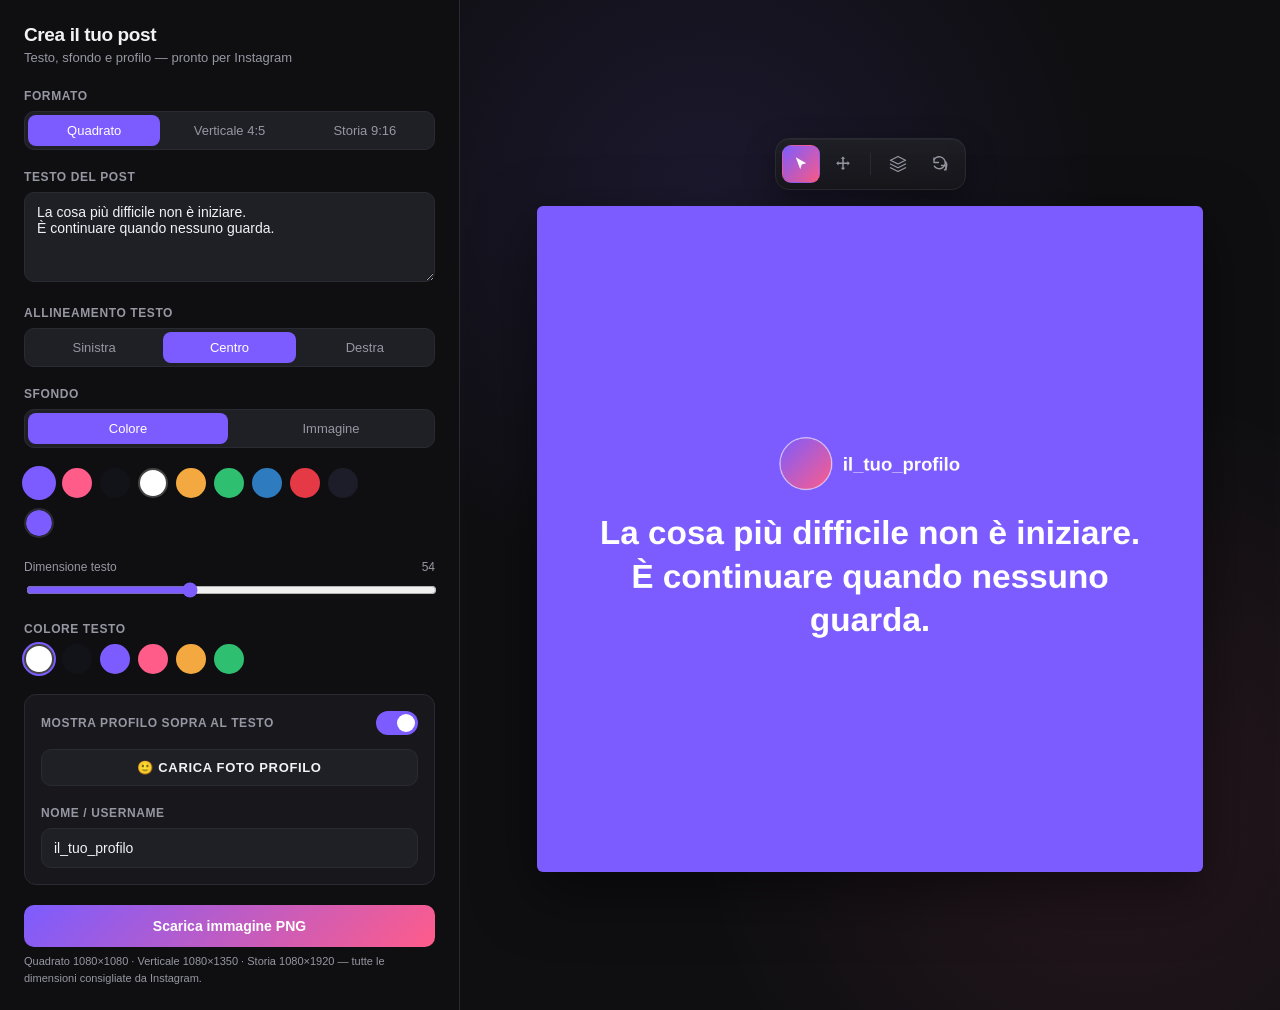
==== InSt-Creatore Post Instagram.html @ 761498e5 "First Program version using Claude I tried different way to make it (different prompt and AI Tools)," ====
<!DOCTYPE html>
<html lang="it">
<head>
<meta charset="UTF-8">
<meta name="viewport" content="width=device-width, initial-scale=1, viewport-fit=cover">
<title>Post Creator</title>
<style>
  :root {
    --bg: #0f0f12;
    --panel: #17171c;
    --panel-2: #1f1f26;
    --border: #2a2a33;
    --text: #f2f2f5;
    --muted: #9797a3;
    --accent: #7c5cff;
    --accent-2: #ff5c8a;
    --radius: 14px;
  }
  * { box-sizing: border-box; }
  html, body {
    height: 100%;
    margin: 0;
    background: var(--bg);
    color: var(--text);
    font-family: -apple-system, BlinkMacSystemFont, "Segoe UI", Roboto, Helvetica, Arial, sans-serif;
    padding-top: env(safe-area-inset-top, 0px);
    padding-bottom: env(safe-area-inset-bottom, 0px);
  }
  .app {
    display: flex;
    min-height: 100%;
    flex-wrap: wrap;
  }
  .panel {
    flex: 1 1 380px;
    padding: 24px;
    max-width: 460px;
    border-right: 1px solid var(--border);
    overflow-y: auto;
  }
  .stage {
    flex: 2 1 500px;
    display: flex;
    align-items: center;
    justify-content: center;
    padding: 32px;
    background:
      radial-gradient(circle at 30% 20%, rgba(124,92,255,0.12), transparent 40%),
      radial-gradient(circle at 80% 80%, rgba(255,92,138,0.10), transparent 40%),
      var(--bg);
  }
  h1 {
    font-size: 19px;
    margin: 0 0 4px;
    letter-spacing: -0.02em;
  }
  .subtitle {
    color: var(--muted);
    font-size: 13px;
    margin: 0 0 24px;
  }
  .field {
    margin-bottom: 20px;
  }
  label {
    display: block;
    font-size: 12px;
    font-weight: 600;
    text-transform: uppercase;
    letter-spacing: 0.05em;
    color: var(--muted);
    margin-bottom: 8px;
  }
  textarea, input[type="text"] {
    width: 100%;
    background: var(--panel-2);
    border: 1px solid var(--border);
    border-radius: 10px;
    color: var(--text);
    padding: 11px 12px;
    font-size: 14px;
    font-family: inherit;
    resize: vertical;
    outline: none;
  }
  textarea:focus, input[type="text"]:focus {
    border-color: var(--accent);
  }
  textarea { min-height: 90px; }
  .row {
    display: flex;
    gap: 10px;
  }
  .row > * { flex: 1; }
  .seg {
    display: flex;
    background: var(--panel-2);
    border: 1px solid var(--border);
    border-radius: 10px;
    padding: 3px;
    gap: 3px;
  }
  .seg button {
    flex: 1;
    background: transparent;
    border: none;
    color: var(--muted);
    padding: 8px 6px;
    border-radius: 8px;
    font-size: 13px;
    cursor: pointer;
    font-family: inherit;
  }
  .seg button.active {
    background: var(--accent);
    color: white;
  }
  .swatches {
    display: flex;
    flex-wrap: wrap;
    gap: 8px;
    margin-bottom: 10px;
  }
  .swatch {
    width: 30px;
    height: 30px;
    border-radius: 50%;
    cursor: pointer;
    border: 2px solid transparent;
    flex-shrink: 0;
  }
  .swatch.active {
    border-color: white;
    box-shadow: 0 0 0 2px var(--accent);
  }
  .swatch.rainbow {
    background: conic-gradient(from 0deg, red, yellow, lime, cyan, blue, magenta, red);
  }
  input[type="color"] {
    -webkit-appearance: none;
    width: 30px;
    height: 30px;
    border: 2px solid var(--border);
    border-radius: 50%;
    padding: 0;
    background: none;
    cursor: pointer;
  }
  input[type="color"]::-webkit-color-swatch-wrapper { padding: 0; border-radius: 50%; }
  input[type="color"]::-webkit-color-swatch { border: none; border-radius: 50%; }

  .file-btn {
    display: inline-flex;
    align-items: center;
    gap: 8px;
    background: var(--panel-2);
    border: 1px solid var(--border);
    border-radius: 10px;
    padding: 10px 14px;
    font-size: 13px;
    cursor: pointer;
    color: var(--text);
    width: 100%;
    justify-content: center;
  }
  .file-btn:hover { border-color: var(--accent); }
  input[type="file"] { display: none; }

  .toggle-row {
    display: flex;
    align-items: center;
    justify-content: space-between;
    margin-bottom: 14px;
  }
  .switch {
    position: relative;
    width: 42px;
    height: 24px;
    flex-shrink: 0;
  }
  .switch input { display: none; }
  .slider-tog {
    position: absolute;
    inset: 0;
    background: var(--border);
    border-radius: 999px;
    cursor: pointer;
    transition: 0.2s;
  }
  .slider-tog::before {
    content: "";
    position: absolute;
    width: 18px;
    height: 18px;
    left: 3px;
    top: 3px;
    background: white;
    border-radius: 50%;
    transition: 0.2s;
  }
  .switch input:checked + .slider-tog {
    background: var(--accent);
  }
  .switch input:checked + .slider-tog::before {
    transform: translateX(18px);
  }

  input[type="range"] {
    width: 100%;
    accent-color: var(--accent);
  }
  .range-label {
    display: flex;
    justify-content: space-between;
    font-size: 12px;
    color: var(--muted);
    margin-bottom: 6px;
  }

  .profile-block {
    background: var(--panel);
    border: 1px solid var(--border);
    border-radius: 12px;
    padding: 16px;
    margin-bottom: 20px;
  }

  .canvas-wrap {
    position: relative;
    box-shadow: 0 20px 60px rgba(0,0,0,0.5);
    border-radius: 6px;
    overflow: hidden;
    max-width: 100%;
  }
  canvas {
    display: block;
    max-width: 100%;
    max-height: 74vh;
    height: auto;
    width: auto;
  }

  .stage-inner {
    display: flex;
    flex-direction: column;
    align-items: center;
    position: relative;
    max-width: 100%;
  }

  .toolbar {
    display: flex;
    align-items: center;
    gap: 4px;
    background: linear-gradient(180deg, rgba(31,31,38,0.95), rgba(23,23,28,0.95));
    border: 1px solid var(--border);
    border-radius: 14px;
    padding: 6px;
    margin-bottom: 16px;
    box-shadow: 0 10px 30px rgba(0,0,0,0.35), inset 0 1px 0 rgba(255,255,255,0.04);
    backdrop-filter: blur(6px);
  }
  .tool-btn {
    position: relative;
    width: 38px;
    height: 38px;
    border-radius: 9px;
    border: 1px solid transparent;
    background: transparent;
    color: var(--muted);
    display: flex;
    align-items: center;
    justify-content: center;
    cursor: pointer;
    transition: background 0.15s, color 0.15s, transform 0.1s;
  }
  .tool-btn:hover {
    background: rgba(255,255,255,0.06);
    color: var(--text);
  }
  .tool-btn:active { transform: scale(0.94); }
  .tool-btn.active {
    background: linear-gradient(135deg, var(--accent), var(--accent-2));
    color: white;
  }
  .tool-sep {
    width: 1px;
    height: 22px;
    background: var(--border);
    margin: 0 4px;
  }
  .tool-btn[data-tooltip]::after {
    content: attr(data-tooltip);
    position: absolute;
    top: calc(100% + 8px);
    left: 50%;
    transform: translateX(-50%);
    background: #0a0a0d;
    color: var(--text);
    font-size: 11px;
    padding: 5px 9px;
    border-radius: 6px;
    white-space: nowrap;
    opacity: 0;
    pointer-events: none;
    transition: opacity 0.15s;
    border: 1px solid var(--border);
    z-index: 20;
  }
  .tool-btn:hover[data-tooltip]::after {
    opacity: 1;
  }

  .layers-panel {
    position: absolute;
    top: 62px;
    right: -4px;
    transform: translateX(calc(100% + 16px));
    width: 240px;
    background: linear-gradient(180deg, rgba(31,31,38,0.97), rgba(23,23,28,0.97));
    border: 1px solid var(--border);
    border-radius: 14px;
    padding: 14px;
    box-shadow: 0 20px 50px rgba(0,0,0,0.45);
    backdrop-filter: blur(8px);
    display: none;
    z-index: 30;
  }
  .layers-panel.open { display: block; }
  .layers-title {
    font-size: 12px;
    font-weight: 700;
    text-transform: uppercase;
    letter-spacing: 0.06em;
    color: var(--muted);
    margin-bottom: 10px;
  }
  .layer-row {
    display: flex;
    align-items: center;
    gap: 8px;
    background: var(--panel-2);
    border: 1px solid var(--border);
    border-radius: 9px;
    padding: 8px 9px;
    margin-bottom: 6px;
  }
  .layer-row.locked { opacity: 0.55; }
  .layer-icon {
    width: 20px;
    text-align: center;
    font-size: 13px;
    flex-shrink: 0;
  }
  .layer-name {
    flex: 1;
    font-size: 13px;
    font-weight: 500;
  }
  .layer-actions {
    display: flex;
    gap: 2px;
    flex-shrink: 0;
  }
  .layer-btn {
    width: 24px;
    height: 24px;
    border-radius: 6px;
    border: none;
    background: transparent;
    color: var(--muted);
    cursor: pointer;
    font-size: 12px;
    display: flex;
    align-items: center;
    justify-content: center;
  }
  .layer-btn:hover:not(:disabled) {
    background: rgba(255,255,255,0.08);
    color: var(--text);
  }
  .layer-btn:disabled {
    opacity: 0.25;
    cursor: default;
  }
  .layers-hint {
    font-size: 11px;
    color: var(--muted);
    line-height: 1.5;
    margin-top: 4px;
  }

  @media (max-width: 760px) {
    .layers-panel {
      position: fixed;
      top: auto;
      bottom: 16px;
      left: 50%;
      right: auto;
      transform: translateX(-50%);
      width: min(92vw, 320px);
    }
  }

  .download-bar {
    margin-top: 20px;
    display: flex;
    gap: 10px;
  }
  .btn-primary {
    flex: 1;
    background: linear-gradient(135deg, var(--accent), var(--accent-2));
    border: none;
    color: white;
    padding: 13px;
    border-radius: 10px;
    font-size: 14px;
    font-weight: 600;
    cursor: pointer;
    font-family: inherit;
  }
  .btn-primary:active { transform: scale(0.98); }

  .hint {
    font-size: 11px;
    color: var(--muted);
    margin-top: 6px;
    line-height: 1.5;
  }

  ::-webkit-scrollbar { width: 8px; }
  ::-webkit-scrollbar-thumb { background: var(--border); border-radius: 4px; }

  @media (max-width: 760px) {
    .panel { max-width: 100%; border-right: none; border-bottom: 1px solid var(--border); }
    .app { flex-direction: column; }
    canvas { max-height: 60vh; }
  }
</style>
</head>
<body>
<div class="app">
  <div class="panel">
    <h1>Crea il tuo post</h1>
    <p class="subtitle">Testo, sfondo e profilo — pronto per Instagram</p>

    <div class="field">
      <label>Formato</label>
      <div class="seg" id="formatSeg">
        <button data-fmt="square" class="active">Quadrato</button>
        <button data-fmt="portrait">Verticale 4:5</button>
        <button data-fmt="story">Storia 9:16</button>
      </div>
    </div>

    <div class="field">
      <label>Testo del post</label>
      <textarea id="mainText" placeholder="Scrivi qui il testo da mostrare...">La cosa più difficile non è iniziare.
È continuare quando nessuno guarda.</textarea>
    </div>

    <div class="field">
      <label>Allineamento testo</label>
      <div class="seg" id="alignSeg">
        <button data-align="left">Sinistra</button>
        <button data-align="center" class="active">Centro</button>
        <button data-align="right">Destra</button>
      </div>
    </div>

    <div class="field">
      <label>Sfondo</label>
      <div class="seg" id="bgModeSeg">
        <button data-mode="color" class="active">Colore</button>
        <button data-mode="image">Immagine</button>
      </div>
    </div>

    <div class="field" id="bgColorField">
      <div class="swatches" id="colorSwatches"></div>
      <input type="color" id="customColor" value="#7c5cff">
    </div>

    <div class="field" id="bgImageField" style="display:none;">
      <label class="file-btn" for="bgImageInput">📷 Carica immagine di sfondo</label>
      <input type="file" id="bgImageInput" accept="image/*">
      <div class="hint">L'immagine verrà ritagliata per riempire il formato scelto.</div>
    </div>

    <div class="field">
      <div class="range-label"><span>Dimensione testo</span><span id="fontSizeVal">54</span></div>
      <input type="range" id="fontSize" min="24" max="100" value="54">
    </div>

    <div class="field">
      <label>Colore testo</label>
      <div class="swatches" id="textColorSwatches"></div>
    </div>

    <div class="profile-block">
      <div class="toggle-row">
        <label style="margin:0;">Mostra profilo sopra al testo</label>
        <div class="switch">
          <input type="checkbox" id="profileToggle" checked>
          <div class="slider-tog"></div>
        </div>
      </div>
      <div id="profileFields">
        <div class="field" style="margin-bottom:12px;">
          <label class="file-btn" for="avatarInput">🙂 Carica foto profilo</label>
          <input type="file" id="avatarInput" accept="image/*">
        </div>
        <div class="field" style="margin-bottom:0;">
          <label>Nome / username</label>
          <input type="text" id="profileName" value="il_tuo_profilo" placeholder="@username">
        </div>
      </div>
    </div>

    <div class="download-bar">
      <button class="btn-primary" id="downloadBtn">Scarica immagine PNG</button>
    </div>
    <div class="hint">Quadrato 1080×1080 · Verticale 1080×1350 · Storia 1080×1920 — tutte le dimensioni consigliate da Instagram.</div>
  </div>

  <div class="stage">
    <div class="stage-inner">
      <div class="toolbar">
        <button class="tool-btn active" id="toolSelect" data-tooltip="Seleziona / naviga">
          <svg viewBox="0 0 24 24" width="18" height="18"><path d="M5 3l14 8-6 1.5L11 19z" fill="currentColor"/></svg>
        </button>
        <button class="tool-btn" id="toolMove" data-tooltip="Sposta gli elementi">
          <svg viewBox="0 0 24 24" width="18" height="18"><path d="M12 2l3 3h-2v5h5V8l3 3-3 3v-2h-5v5h2l-3 3-3-3h2v-5H6v2l-3-3 3-3v2h5V5H9z" fill="currentColor"/></svg>
        </button>
        <div class="tool-sep"></div>
        <button class="tool-btn" id="toolLayers" data-tooltip="Livelli">
          <svg viewBox="0 0 24 24" width="18" height="18"><path d="M12 2 2 7l10 5 10-5zM2 12l10 5 10-5M2 17l10 5 10-5" fill="none" stroke="currentColor" stroke-width="1.8" stroke-linejoin="round" stroke-linecap="round"/></svg>
        </button>
        <button class="tool-btn" id="toolReset" data-tooltip="Ripristina posizioni">
          <svg viewBox="0 0 24 24" width="18" height="18"><path d="M4 4v6h6M20 20v-6h-6" stroke="currentColor" stroke-width="1.8" fill="none" stroke-linecap="round" stroke-linejoin="round"/><path d="M4.5 15a8 8 0 1 0 2-11.3L4 6M19.5 9a8 8 0 0 1-2 11.3L20 18" stroke="currentColor" stroke-width="1.8" fill="none" stroke-linecap="round"/></svg>
        </button>
      </div>

      <div class="layers-panel" id="layersPanel">
        <div class="layers-title">Livelli</div>
        <div id="layersList"></div>
        <div class="layers-hint">Trascina l'ordine per decidere cosa sta sopra o sotto.</div>
      </div>

      <div class="canvas-wrap">
        <canvas id="canvas" width="1080" height="1080"></canvas>
      </div>
    </div>
  </div>
</div>

<script>
const canvas = document.getElementById('canvas');
const ctx = canvas.getContext('2d');

const FORMATS = {
  square: { w: 1080, h: 1080 },
  portrait: { w: 1080, h: 1350 },
  story: { w: 1080, h: 1920 }
};

const state = {
  format: 'square',
  text: document.getElementById('mainText').value,
  align: 'center',
  bgMode: 'color',
  bgColor: '#7c5cff',
  bgImage: null,
  fontSize: 54,
  textColor: '#ffffff',
  showProfile: true,
  avatarImage: null,
  profileName: 'il_tuo_profilo',
  dragMode: false,
  textOffset: { x: 0, y: 0 },
  profileOffset: { x: 0, y: 0 },
  textVisible: true,
  layerOrder: ['text', 'profile']
};

let textBBox = null;
let profileBBox = null;
let dragTarget = null;
let dragStart = null;
let dragStartOffset = null;

const colorPalette = [
  '#7c5cff', '#ff5c8a', '#111318', '#ffffff', '#f4a940',
  '#2fbf71', '#2f7bbf', '#e63946', '#1d1d29'
];
const textColorPalette = ['#ffffff', '#111318', '#7c5cff', '#ff5c8a', '#f4a940', '#2fbf71'];

function buildSwatches(container, palette, activeVal, onPick) {
  container.innerHTML = '';
  palette.forEach(c => {
    const el = document.createElement('div');
    el.className = 'swatch' + (c === activeVal ? ' active' : '');
    el.style.background = c;
    el.style.border = c === '#ffffff' ? '2px solid #444' : '2px solid transparent';
    el.addEventListener('click', () => {
      onPick(c);
      [...container.children].forEach(ch => ch.classList.remove('active'));
      el.classList.add('active');
    });
    container.appendChild(el);
  });
}

buildSwatches(document.getElementById('colorSwatches'), colorPalette, state.bgColor, c => {
  state.bgColor = c;
  document.getElementById('customColor').value = c;
  render();
});
buildSwatches(document.getElementById('textColorSwatches'), textColorPalette, state.textColor, c => {
  state.textColor = c;
  render();
});

document.getElementById('customColor').addEventListener('input', e => {
  state.bgColor = e.target.value;
  [...document.getElementById('colorSwatches').children].forEach(ch => ch.classList.remove('active'));
  render();
});

document.getElementById('formatSeg').addEventListener('click', e => {
  const btn = e.target.closest('button');
  if (!btn) return;
  [...e.currentTarget.children].forEach(b => b.classList.remove('active'));
  btn.classList.add('active');
  state.format = btn.dataset.fmt;
  render();
});

document.getElementById('alignSeg').addEventListener('click', e => {
  const btn = e.target.closest('button');
  if (!btn) return;
  [...e.currentTarget.children].forEach(b => b.classList.remove('active'));
  btn.classList.add('active');
  state.align = btn.dataset.align;
  render();
});

document.getElementById('bgModeSeg').addEventListener('click', e => {
  const btn = e.target.closest('button');
  if (!btn) return;
  [...e.currentTarget.children].forEach(b => b.classList.remove('active'));
  btn.classList.add('active');
  state.bgMode = btn.dataset.mode;
  document.getElementById('bgColorField').style.display = state.bgMode === 'color' ? 'block' : 'none';
  document.getElementById('bgImageField').style.display = state.bgMode === 'image' ? 'block' : 'none';
  render();
});

document.getElementById('mainText').addEventListener('input', e => {
  state.text = e.target.value;
  render();
});

document.getElementById('fontSize').addEventListener('input', e => {
  state.fontSize = parseInt(e.target.value, 10);
  document.getElementById('fontSizeVal').textContent = state.fontSize;
  render();
});

document.getElementById('profileToggle').addEventListener('change', e => {
  state.showProfile = e.target.checked;
  document.getElementById('profileFields').style.opacity = state.showProfile ? '1' : '0.4';
  if (typeof renderLayersList === 'function' && layersPanelIsOpen()) renderLayersList();
  render();
});

function layersPanelIsOpen() {
  const el = document.getElementById('layersPanel');
  return el && el.classList.contains('open');
}

document.getElementById('profileName').addEventListener('input', e => {
  state.profileName = e.target.value;
  render();
});

function loadImageFile(input, cb) {
  input.addEventListener('change', () => {
    const file = input.files[0];
    if (!file) return;
    const reader = new FileReader();
    reader.onload = ev => {
      const img = new Image();
      img.onload = () => { cb(img); render(); };
      img.src = ev.target.result;
    };
    reader.readAsDataURL(file);
  });
}

loadImageFile(document.getElementById('bgImageInput'), img => { state.bgImage = img; });
loadImageFile(document.getElementById('avatarInput'), img => { state.avatarImage = img; });

function drawCoverImage(img, x, y, w, h) {
  const imgRatio = img.width / img.height;
  const boxRatio = w / h;
  let sx, sy, sw, sh;
  if (imgRatio > boxRatio) {
    sh = img.height;
    sw = sh * boxRatio;
    sx = (img.width - sw) / 2;
    sy = 0;
  } else {
    sw = img.width;
    sh = sw / boxRatio;
    sx = 0;
    sy = (img.height - sh) / 2;
  }
  ctx.drawImage(img, sx, sy, sw, sh, x, y, w, h);
}

function wrapText(text, maxWidth) {
  const paragraphs = text.split('\n');
  const lines = [];
  paragraphs.forEach(p => {
    if (p.trim() === '') { lines.push(''); return; }
    const words = p.split(' ');
    let line = '';
    words.forEach(word => {
      const test = line ? line + ' ' + word : word;
      if (ctx.measureText(test).width > maxWidth && line) {
        lines.push(line);
        line = word;
      } else {
        line = test;
      }
    });
    if (line) lines.push(line);
  });
  return lines;
}

function render() {
  const fmt = FORMATS[state.format];
  canvas.width = fmt.w;
  canvas.height = fmt.h;
  const W = fmt.w, H = fmt.h;

  // background (always at the very bottom)
  if (state.bgMode === 'image' && state.bgImage) {
    drawCoverImage(state.bgImage, 0, 0, W, H);
    ctx.fillStyle = 'rgba(0,0,0,0.28)';
    ctx.fillRect(0, 0, W, H);
  } else {
    ctx.fillStyle = state.bgMode === 'color' ? state.bgColor : '#111318';
    ctx.fillRect(0, 0, W, H);
  }

  const paddingX = W * 0.09;
  const maxTextWidth = W - paddingX * 2;
  const scale = W / 1080;
  const fontSize = state.fontSize * scale;
  const lineHeight = fontSize * 1.3;
  const fontStack = '-apple-system, BlinkMacSystemFont, "Segoe UI", Roboto, Helvetica, Arial, sans-serif';

  ctx.font = `600 ${fontSize}px ${fontStack}`;
  ctx.textBaseline = 'alphabetic';

  const lines = wrapText(state.text, maxTextWidth);
  const totalTextHeight = lines.length * lineHeight;
  const maxLineWidth = lines.reduce((m, l) => Math.max(m, ctx.measureText(l).width), 0);

  const avatarSize = 84 * scale;
  const profileGap = 34 * scale;
  const profileVisible = state.showProfile;
  const textVisible = state.textVisible;
  const profileBlockHeight = profileVisible ? (avatarSize + profileGap) : 0;

  const blockHeight = totalTextHeight + profileBlockHeight;
  let cursorY = (H - blockHeight) / 2;

  // --- compute profile layout (position only, not drawn yet) ---
  let profileLayout = null;
  if (profileVisible) {
    let profileX;
    const nameFontSize = 30 * scale;
    ctx.font = `600 ${nameFontSize}px ${fontStack}`;
    const nameWidth = ctx.measureText(state.profileName).width;
    const rowWidth = avatarSize + 18 * scale + nameWidth;

    if (state.align === 'center') profileX = (W - rowWidth) / 2;
    else if (state.align === 'right') profileX = W - paddingX - rowWidth;
    else profileX = paddingX;

    profileX += state.profileOffset.x * scale;
    const avatarY = cursorY + state.profileOffset.y * scale;
    profileLayout = { profileX, avatarY, rowWidth, nameFontSize, avatarSize };
    profileBBox = { x: profileX, y: avatarY, w: rowWidth, h: avatarSize };
  } else {
    profileBBox = null;
  }
  cursorY += profileBlockHeight;

  // --- compute text layout (position only, not drawn yet) ---
  ctx.font = `600 ${fontSize}px ${fontStack}`;
  ctx.textAlign = state.align;
  let textX;
  if (state.align === 'center') textX = W / 2;
  else if (state.align === 'right') textX = W - paddingX;
  else textX = paddingX;
  textX += state.textOffset.x * scale;
  // text sits right after the profile block in the centered stack, regardless of draw order
  const textTopY = (H - blockHeight) / 2 + profileBlockHeight + state.textOffset.y * scale;

  let bboxX;
  if (state.align === 'center') bboxX = textX - maxLineWidth / 2;
  else if (state.align === 'right') bboxX = textX - maxLineWidth;
  else bboxX = textX;

  if (textVisible) {
    textBBox = { x: bboxX, y: textTopY, w: maxLineWidth, h: totalTextHeight };
  } else {
    textBBox = null;
  }

  function drawProfileLayer() {
    if (!profileVisible || !profileLayout) return;
    const { profileX, avatarY, rowWidth, nameFontSize, avatarSize } = profileLayout;
    const cx = profileX + avatarSize / 2;
    const cy = avatarY + avatarSize / 2;

    ctx.save();
    ctx.beginPath();
    ctx.arc(cx, cy, avatarSize / 2, 0, Math.PI * 2);
    ctx.closePath();
    ctx.clip();
    if (state.avatarImage) {
      drawCoverImage(state.avatarImage, profileX, avatarY, avatarSize, avatarSize);
    } else {
      const grad = ctx.createLinearGradient(profileX, avatarY, profileX + avatarSize, avatarY + avatarSize);
      grad.addColorStop(0, '#7c5cff');
      grad.addColorStop(1, '#ff5c8a');
      ctx.fillStyle = grad;
      ctx.fillRect(profileX, avatarY, avatarSize, avatarSize);
    }
    ctx.restore();

    ctx.beginPath();
    ctx.arc(cx, cy, avatarSize / 2, 0, Math.PI * 2);
    ctx.lineWidth = 2 * scale;
    ctx.strokeStyle = 'rgba(255,255,255,0.6)';
    ctx.stroke();

    ctx.fillStyle = state.textColor;
    ctx.font = `600 ${nameFontSize}px ${fontStack}`;
    ctx.textAlign = 'left';
    ctx.fillText(state.profileName, profileX + avatarSize + 18 * scale, cy + nameFontSize * 0.36);
  }

  function drawTextLayer() {
    if (!textVisible) return;
    ctx.font = `600 ${fontSize}px ${fontStack}`;
    ctx.fillStyle = state.textColor;
    ctx.textAlign = state.align;
    lines.forEach((line, i) => {
      ctx.fillText(line, textX, textTopY + lineHeight * (i + 1) - lineHeight * 0.22);
    });
  }

  // draw in the order defined by state.layerOrder (first = back, last = front)
  state.layerOrder.forEach(layer => {
    if (layer === 'profile') drawProfileLayer();
    else if (layer === 'text') drawTextLayer();
  });

  if (state.dragMode) {
    ctx.save();
    ctx.setLineDash([10 * scale, 8 * scale]);
    ctx.lineWidth = 2 * scale;
    ctx.strokeStyle = 'rgba(255,255,255,0.55)';
    if (textBBox) {
      ctx.strokeRect(textBBox.x - 10 * scale, textBBox.y - 10 * scale, textBBox.w + 20 * scale, textBBox.h + 20 * scale);
    }
    if (profileBBox) {
      ctx.strokeRect(profileBBox.x - 10 * scale, profileBBox.y - 10 * scale, profileBBox.w + 20 * scale, profileBBox.h + 20 * scale);
    }
    ctx.restore();
  }
}

const toolSelect = document.getElementById('toolSelect');
const toolMove = document.getElementById('toolMove');
const toolLayers = document.getElementById('toolLayers');
const toolReset = document.getElementById('toolReset');
const layersPanel = document.getElementById('layersPanel');
const layersList = document.getElementById('layersList');

function setDragMode(on) {
  state.dragMode = on;
  toolMove.classList.toggle('active', on);
  toolSelect.classList.toggle('active', !on);
  canvas.style.cursor = on ? 'grab' : 'default';
  render();
}

toolMove.addEventListener('click', () => setDragMode(true));
toolSelect.addEventListener('click', () => setDragMode(false));

toolLayers.addEventListener('click', () => {
  layersPanel.classList.toggle('open');
  toolLayers.classList.toggle('active', layersPanel.classList.contains('open'));
  if (layersPanel.classList.contains('open')) renderLayersList();
});

toolReset.addEventListener('click', () => {
  state.textOffset = { x: 0, y: 0 };
  state.profileOffset = { x: 0, y: 0 };
  render();
});

const LAYER_META = {
  text: { icon: '🅣', label: 'Testo' },
  profile: { icon: '🙂', label: 'Profilo' }
};

function moveLayer(name, dir) {
  const i = state.layerOrder.indexOf(name);
  const j = i + dir;
  if (j < 0 || j >= state.layerOrder.length) return;
  [state.layerOrder[i], state.layerOrder[j]] = [state.layerOrder[j], state.layerOrder[i]];
  renderLayersList();
  render();
}

function toggleLayerVisibility(name) {
  if (name === 'text') state.textVisible = !state.textVisible;
  if (name === 'profile') {
    state.showProfile = !state.showProfile;
    document.getElementById('profileToggle').checked = state.showProfile;
    document.getElementById('profileFields').style.opacity = state.showProfile ? '1' : '0.4';
  }
  renderLayersList();
  render();
}

function renderLayersList() {
  layersList.innerHTML = '';
  // top of list = drawn last = frontmost
  const displayOrder = [...state.layerOrder].reverse();
  displayOrder.forEach(name => {
    const meta = LAYER_META[name];
    const visible = name === 'text' ? state.textVisible : state.showProfile;
    const idx = state.layerOrder.indexOf(name);
    const row = document.createElement('div');
    row.className = 'layer-row';
    row.innerHTML = `
      <button class="layer-btn" data-act="vis" title="Mostra/nascondi">${visible ? '👁' : '🙈'}</button>
      <span class="layer-icon">${meta.icon}</span>
      <span class="layer-name">${meta.label}</span>
      <div class="layer-actions">
        <button class="layer-btn" data-act="up" title="Porta avanti">▲</button>
        <button class="layer-btn" data-act="down" title="Porta indietro">▼</button>
      </div>
    `;
    row.querySelector('[data-act="vis"]').addEventListener('click', () => toggleLayerVisibility(name));
    const upBtn = row.querySelector('[data-act="up"]');
    const downBtn = row.querySelector('[data-act="down"]');
    upBtn.disabled = idx === state.layerOrder.length - 1;
    downBtn.disabled = idx === 0;
    upBtn.addEventListener('click', () => moveLayer(name, 1));
    downBtn.addEventListener('click', () => moveLayer(name, -1));
    layersList.appendChild(row);
  });

  const bgRow = document.createElement('div');
  bgRow.className = 'layer-row locked';
  bgRow.innerHTML = `<span class="layer-icon">🔒</span><span class="layer-name">Sfondo</span>`;
  layersList.appendChild(bgRow);
}

function pointFromEvent(e) {
  const rect = canvas.getBoundingClientRect();
  const clientX = e.touches ? e.touches[0].clientX : e.clientX;
  const clientY = e.touches ? e.touches[0].clientY : e.clientY;
  const scaleX = canvas.width / rect.width;
  const scaleY = canvas.height / rect.height;
  return { x: (clientX - rect.left) * scaleX, y: (clientY - rect.top) * scaleY };
}

function inBox(pt, box) {
  return box && pt.x >= box.x && pt.x <= box.x + box.w && pt.y >= box.y && pt.y <= box.y + box.h;
}

function startDrag(e) {
  if (!state.dragMode) return;
  const pt = pointFromEvent(e);
  // hit-test frontmost layer first, so overlapping elements pick the one on top
  const frontToBack = [...state.layerOrder].reverse();
  for (const layer of frontToBack) {
    if (layer === 'profile' && state.showProfile && inBox(pt, profileBBox)) {
      dragTarget = 'profile';
      dragStartOffset = { ...state.profileOffset };
      break;
    }
    if (layer === 'text' && state.textVisible && inBox(pt, textBBox)) {
      dragTarget = 'text';
      dragStartOffset = { ...state.textOffset };
      break;
    }
  }
  if (!dragTarget) return;
  dragStart = pt;
  canvas.style.cursor = 'grabbing';
  e.preventDefault();
}

function moveDrag(e) {
  if (!dragTarget) return;
  const pt = pointFromEvent(e);
  const scale = canvas.width / 1080;
  const dx = (pt.x - dragStart.x) / scale;
  const dy = (pt.y - dragStart.y) / scale;
  const newOffset = { x: dragStartOffset.x + dx, y: dragStartOffset.y + dy };
  if (dragTarget === 'profile') state.profileOffset = newOffset;
  else state.textOffset = newOffset;
  render();
  e.preventDefault();
}

function endDrag() {
  dragTarget = null;
  if (state.dragMode) canvas.style.cursor = 'grab';
}

canvas.addEventListener('mousedown', startDrag);
window.addEventListener('mousemove', moveDrag);
window.addEventListener('mouseup', endDrag);
canvas.addEventListener('touchstart', startDrag, { passive: false });
window.addEventListener('touchmove', moveDrag, { passive: false });
window.addEventListener('touchend', endDrag);

document.getElementById('downloadBtn').addEventListener('click', () => {
  const link = document.createElement('a');
  link.download = `post-${state.format}.png`;
  link.href = canvas.toDataURL('image/png');
  link.click();
});

renderLayersList();
render();
</script>
</body>
</html>
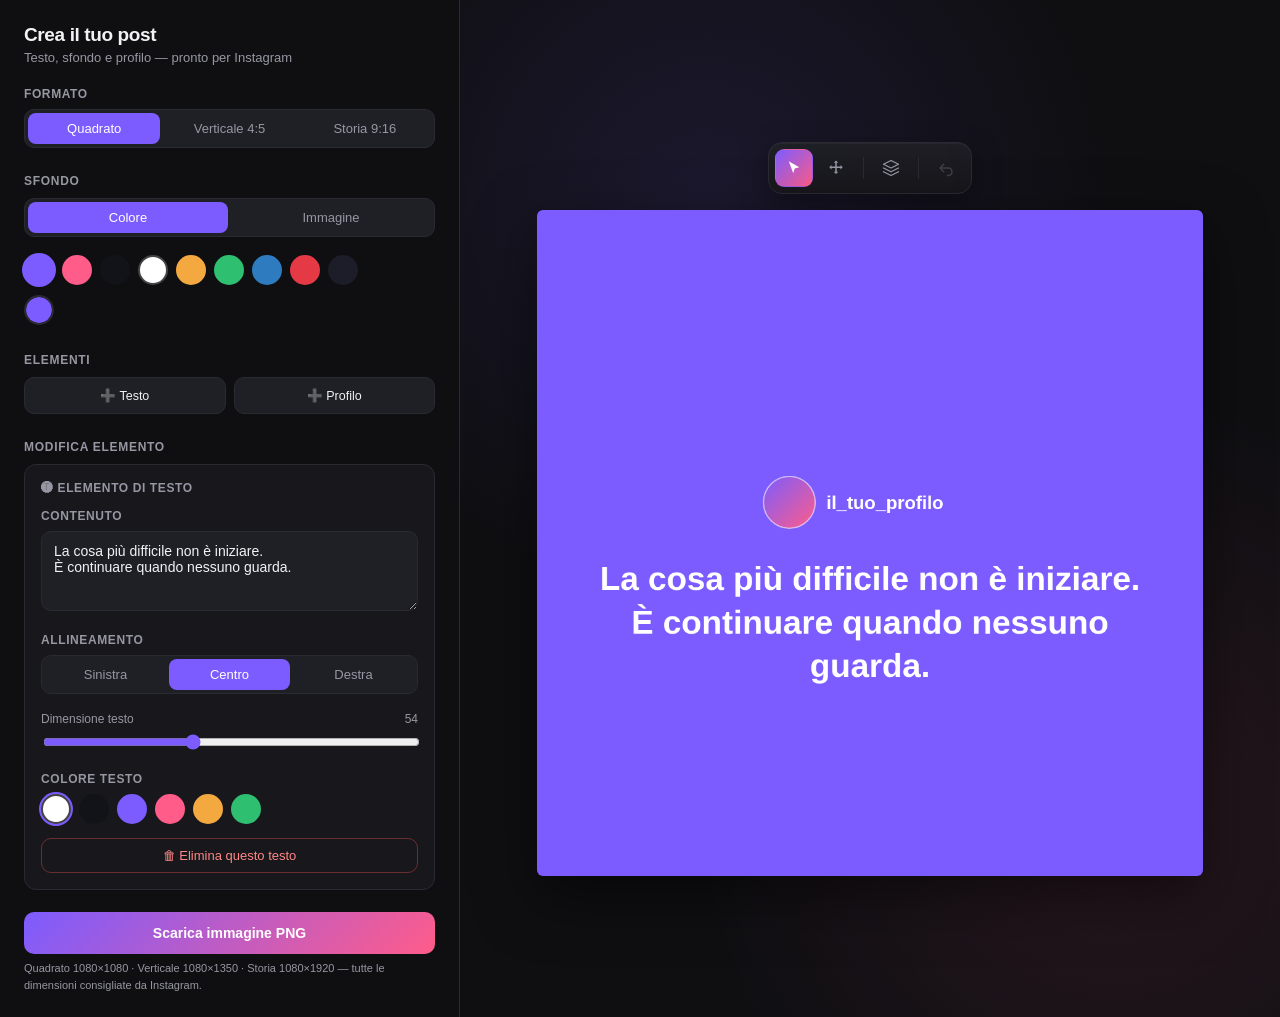
==== commit e4ccb42c: "adding features more text more profile = more personalization. Reset button change with back button" ====
--- a/InSt-Creatore Post Instagram.html
+++ b/InSt-Creatore Post Instagram.html
@@ -26,11 +26,7 @@
     padding-top: env(safe-area-inset-top, 0px);
     padding-bottom: env(safe-area-inset-bottom, 0px);
   }
-  .app {
-    display: flex;
-    min-height: 100%;
-    flex-wrap: wrap;
-  }
+  .app { display: flex; min-height: 100%; flex-wrap: wrap; }
   .panel {
     flex: 1 1 380px;
     padding: 24px;
@@ -49,384 +45,159 @@
       radial-gradient(circle at 80% 80%, rgba(255,92,138,0.10), transparent 40%),
       var(--bg);
   }
-  h1 {
-    font-size: 19px;
-    margin: 0 0 4px;
-    letter-spacing: -0.02em;
-  }
-  .subtitle {
-    color: var(--muted);
-    font-size: 13px;
-    margin: 0 0 24px;
-  }
-  .field {
-    margin-bottom: 20px;
-  }
+  h1 { font-size: 19px; margin: 0 0 4px; letter-spacing: -0.02em; }
+  .subtitle { color: var(--muted); font-size: 13px; margin: 0 0 22px; }
+  .section-title {
+    font-size: 12px; font-weight: 700; text-transform: uppercase;
+    letter-spacing: 0.06em; color: var(--muted); margin: 26px 0 10px;
+  }
+  .section-title:first-of-type { margin-top: 0; }
+  .field { margin-bottom: 18px; }
   label {
-    display: block;
-    font-size: 12px;
-    font-weight: 600;
-    text-transform: uppercase;
-    letter-spacing: 0.05em;
-    color: var(--muted);
-    margin-bottom: 8px;
+    display: block; font-size: 12px; font-weight: 600; text-transform: uppercase;
+    letter-spacing: 0.05em; color: var(--muted); margin-bottom: 8px;
   }
   textarea, input[type="text"] {
-    width: 100%;
-    background: var(--panel-2);
-    border: 1px solid var(--border);
-    border-radius: 10px;
-    color: var(--text);
-    padding: 11px 12px;
-    font-size: 14px;
-    font-family: inherit;
-    resize: vertical;
-    outline: none;
-  }
-  textarea:focus, input[type="text"]:focus {
-    border-color: var(--accent);
-  }
-  textarea { min-height: 90px; }
-  .row {
-    display: flex;
-    gap: 10px;
-  }
+    width: 100%; background: var(--panel-2); border: 1px solid var(--border);
+    border-radius: 10px; color: var(--text); padding: 11px 12px; font-size: 14px;
+    font-family: inherit; resize: vertical; outline: none;
+  }
+  textarea:focus, input[type="text"]:focus { border-color: var(--accent); }
+  textarea { min-height: 80px; }
+  .row { display: flex; gap: 10px; }
   .row > * { flex: 1; }
   .seg {
-    display: flex;
-    background: var(--panel-2);
-    border: 1px solid var(--border);
-    border-radius: 10px;
-    padding: 3px;
-    gap: 3px;
+    display: flex; background: var(--panel-2); border: 1px solid var(--border);
+    border-radius: 10px; padding: 3px; gap: 3px;
   }
   .seg button {
-    flex: 1;
-    background: transparent;
-    border: none;
-    color: var(--muted);
-    padding: 8px 6px;
-    border-radius: 8px;
-    font-size: 13px;
-    cursor: pointer;
-    font-family: inherit;
-  }
-  .seg button.active {
-    background: var(--accent);
-    color: white;
-  }
-  .swatches {
-    display: flex;
-    flex-wrap: wrap;
-    gap: 8px;
-    margin-bottom: 10px;
-  }
+    flex: 1; background: transparent; border: none; color: var(--muted);
+    padding: 8px 6px; border-radius: 8px; font-size: 13px; cursor: pointer; font-family: inherit;
+  }
+  .seg button.active { background: var(--accent); color: white; }
+  .swatches { display: flex; flex-wrap: wrap; gap: 8px; margin-bottom: 10px; }
   .swatch {
-    width: 30px;
-    height: 30px;
-    border-radius: 50%;
-    cursor: pointer;
-    border: 2px solid transparent;
-    flex-shrink: 0;
-  }
-  .swatch.active {
-    border-color: white;
-    box-shadow: 0 0 0 2px var(--accent);
-  }
-  .swatch.rainbow {
-    background: conic-gradient(from 0deg, red, yellow, lime, cyan, blue, magenta, red);
-  }
+    width: 30px; height: 30px; border-radius: 50%; cursor: pointer;
+    border: 2px solid transparent; flex-shrink: 0;
+  }
+  .swatch.active { border-color: white; box-shadow: 0 0 0 2px var(--accent); }
   input[type="color"] {
-    -webkit-appearance: none;
-    width: 30px;
-    height: 30px;
-    border: 2px solid var(--border);
-    border-radius: 50%;
-    padding: 0;
-    background: none;
-    cursor: pointer;
+    -webkit-appearance: none; width: 30px; height: 30px; border: 2px solid var(--border);
+    border-radius: 50%; padding: 0; background: none; cursor: pointer;
   }
   input[type="color"]::-webkit-color-swatch-wrapper { padding: 0; border-radius: 50%; }
   input[type="color"]::-webkit-color-swatch { border: none; border-radius: 50%; }
 
-  .file-btn {
-    display: inline-flex;
-    align-items: center;
-    gap: 8px;
-    background: var(--panel-2);
-    border: 1px solid var(--border);
-    border-radius: 10px;
-    padding: 10px 14px;
-    font-size: 13px;
-    cursor: pointer;
-    color: var(--text);
-    width: 100%;
-    justify-content: center;
-  }
-  .file-btn:hover { border-color: var(--accent); }
+  .file-btn, .action-btn {
+    display: inline-flex; align-items: center; gap: 8px; background: var(--panel-2);
+    border: 1px solid var(--border); border-radius: 10px; padding: 10px 14px;
+    font-size: 13px; cursor: pointer; color: var(--text); width: 100%; justify-content: center;
+    font-family: inherit;
+  }
+  .file-btn:hover, .action-btn:hover { border-color: var(--accent); }
   input[type="file"] { display: none; }
 
-  .toggle-row {
-    display: flex;
-    align-items: center;
-    justify-content: space-between;
-    margin-bottom: 14px;
-  }
-  .switch {
-    position: relative;
-    width: 42px;
-    height: 24px;
-    flex-shrink: 0;
-  }
+  .add-row { display: flex; gap: 8px; margin-bottom: 8px; }
+  .add-row .action-btn { font-size: 12.5px; padding: 10px 8px; }
+
+  .toggle-row { display: flex; align-items: center; justify-content: space-between; margin-bottom: 14px; }
+  .switch { position: relative; width: 42px; height: 24px; flex-shrink: 0; }
   .switch input { display: none; }
-  .slider-tog {
-    position: absolute;
-    inset: 0;
-    background: var(--border);
-    border-radius: 999px;
-    cursor: pointer;
-    transition: 0.2s;
-  }
+  .slider-tog { position: absolute; inset: 0; background: var(--border); border-radius: 999px; cursor: pointer; transition: 0.2s; }
   .slider-tog::before {
-    content: "";
-    position: absolute;
-    width: 18px;
-    height: 18px;
-    left: 3px;
-    top: 3px;
-    background: white;
-    border-radius: 50%;
-    transition: 0.2s;
-  }
-  .switch input:checked + .slider-tog {
-    background: var(--accent);
-  }
-  .switch input:checked + .slider-tog::before {
-    transform: translateX(18px);
-  }
-
-  input[type="range"] {
-    width: 100%;
-    accent-color: var(--accent);
-  }
-  .range-label {
-    display: flex;
-    justify-content: space-between;
-    font-size: 12px;
-    color: var(--muted);
-    margin-bottom: 6px;
-  }
-
-  .profile-block {
-    background: var(--panel);
-    border: 1px solid var(--border);
-    border-radius: 12px;
-    padding: 16px;
-    margin-bottom: 20px;
-  }
+    content: ""; position: absolute; width: 18px; height: 18px; left: 3px; top: 3px;
+    background: white; border-radius: 50%; transition: 0.2s;
+  }
+  .switch input:checked + .slider-tog { background: var(--accent); }
+  .switch input:checked + .slider-tog::before { transform: translateX(18px); }
+
+  input[type="range"] { width: 100%; accent-color: var(--accent); }
+  .range-label { display: flex; justify-content: space-between; font-size: 12px; color: var(--muted); margin-bottom: 6px; }
+
+  .editor-block {
+    background: var(--panel); border: 1px solid var(--border); border-radius: 12px;
+    padding: 16px; margin-bottom: 10px;
+  }
+  .editor-empty { color: var(--muted); font-size: 13px; text-align: center; padding: 20px 0; }
+  .editor-kind {
+    display: flex; align-items: center; gap: 8px; font-size: 12px; color: var(--muted);
+    text-transform: uppercase; letter-spacing: 0.05em; font-weight: 700; margin-bottom: 14px;
+  }
+  .delete-btn {
+    width: 100%; background: transparent; border: 1px solid rgba(255,92,90,0.35);
+    color: #ff8886; padding: 9px; border-radius: 10px; font-size: 13px; cursor: pointer;
+    font-family: inherit; margin-top: 4px;
+  }
+  .delete-btn:hover { background: rgba(255,92,90,0.1); }
 
   .canvas-wrap {
-    position: relative;
-    box-shadow: 0 20px 60px rgba(0,0,0,0.5);
-    border-radius: 6px;
-    overflow: hidden;
-    max-width: 100%;
-  }
-  canvas {
-    display: block;
-    max-width: 100%;
-    max-height: 74vh;
-    height: auto;
-    width: auto;
-  }
-
-  .stage-inner {
-    display: flex;
-    flex-direction: column;
-    align-items: center;
-    position: relative;
-    max-width: 100%;
-  }
+    position: relative; box-shadow: 0 20px 60px rgba(0,0,0,0.5);
+    border-radius: 6px; overflow: hidden; max-width: 100%;
+  }
+  canvas { display: block; max-width: 100%; max-height: 74vh; height: auto; width: auto; }
+
+  .stage-inner { display: flex; flex-direction: column; align-items: center; position: relative; max-width: 100%; }
 
   .toolbar {
-    display: flex;
-    align-items: center;
-    gap: 4px;
+    display: flex; align-items: center; gap: 4px;
     background: linear-gradient(180deg, rgba(31,31,38,0.95), rgba(23,23,28,0.95));
-    border: 1px solid var(--border);
-    border-radius: 14px;
-    padding: 6px;
-    margin-bottom: 16px;
+    border: 1px solid var(--border); border-radius: 14px; padding: 6px; margin-bottom: 16px;
     box-shadow: 0 10px 30px rgba(0,0,0,0.35), inset 0 1px 0 rgba(255,255,255,0.04);
     backdrop-filter: blur(6px);
   }
   .tool-btn {
-    position: relative;
-    width: 38px;
-    height: 38px;
-    border-radius: 9px;
-    border: 1px solid transparent;
-    background: transparent;
-    color: var(--muted);
-    display: flex;
-    align-items: center;
-    justify-content: center;
-    cursor: pointer;
-    transition: background 0.15s, color 0.15s, transform 0.1s;
-  }
-  .tool-btn:hover {
-    background: rgba(255,255,255,0.06);
-    color: var(--text);
-  }
+    position: relative; width: 38px; height: 38px; border-radius: 9px; border: 1px solid transparent;
+    background: transparent; color: var(--muted); display: flex; align-items: center; justify-content: center;
+    cursor: pointer; transition: background 0.15s, color 0.15s, transform 0.1s;
+  }
+  .tool-btn:hover { background: rgba(255,255,255,0.06); color: var(--text); }
   .tool-btn:active { transform: scale(0.94); }
-  .tool-btn.active {
-    background: linear-gradient(135deg, var(--accent), var(--accent-2));
-    color: white;
-  }
-  .tool-sep {
-    width: 1px;
-    height: 22px;
-    background: var(--border);
-    margin: 0 4px;
-  }
+  .tool-btn.active { background: linear-gradient(135deg, var(--accent), var(--accent-2)); color: white; }
+  .tool-btn:disabled { opacity: 0.3; cursor: default; }
+  .tool-btn:disabled:hover { background: transparent; color: var(--muted); }
+  .tool-sep { width: 1px; height: 22px; background: var(--border); margin: 0 4px; }
   .tool-btn[data-tooltip]::after {
-    content: attr(data-tooltip);
-    position: absolute;
-    top: calc(100% + 8px);
-    left: 50%;
-    transform: translateX(-50%);
-    background: #0a0a0d;
-    color: var(--text);
-    font-size: 11px;
-    padding: 5px 9px;
-    border-radius: 6px;
-    white-space: nowrap;
-    opacity: 0;
-    pointer-events: none;
-    transition: opacity 0.15s;
-    border: 1px solid var(--border);
-    z-index: 20;
-  }
-  .tool-btn:hover[data-tooltip]::after {
-    opacity: 1;
-  }
+    content: attr(data-tooltip); position: absolute; top: calc(100% + 8px); left: 50%;
+    transform: translateX(-50%); background: #0a0a0d; color: var(--text); font-size: 11px;
+    padding: 5px 9px; border-radius: 6px; white-space: nowrap; opacity: 0; pointer-events: none;
+    transition: opacity 0.15s; border: 1px solid var(--border); z-index: 20;
+  }
+  .tool-btn:not(:disabled):hover[data-tooltip]::after { opacity: 1; }
 
   .layers-panel {
-    position: absolute;
-    top: 62px;
-    right: -4px;
-    transform: translateX(calc(100% + 16px));
-    width: 240px;
-    background: linear-gradient(180deg, rgba(31,31,38,0.97), rgba(23,23,28,0.97));
-    border: 1px solid var(--border);
-    border-radius: 14px;
-    padding: 14px;
-    box-shadow: 0 20px 50px rgba(0,0,0,0.45);
-    backdrop-filter: blur(8px);
-    display: none;
-    z-index: 30;
+    position: absolute; top: 62px; right: -4px; transform: translateX(calc(100% + 16px));
+    width: 260px; background: linear-gradient(180deg, rgba(31,31,38,0.97), rgba(23,23,28,0.97));
+    border: 1px solid var(--border); border-radius: 14px; padding: 14px;
+    box-shadow: 0 20px 50px rgba(0,0,0,0.45); backdrop-filter: blur(8px);
+    display: none; z-index: 30; max-height: 60vh; overflow-y: auto;
   }
   .layers-panel.open { display: block; }
-  .layers-title {
-    font-size: 12px;
-    font-weight: 700;
-    text-transform: uppercase;
-    letter-spacing: 0.06em;
-    color: var(--muted);
-    margin-bottom: 10px;
-  }
+  .layers-title { font-size: 12px; font-weight: 700; text-transform: uppercase; letter-spacing: 0.06em; color: var(--muted); margin-bottom: 10px; }
   .layer-row {
-    display: flex;
-    align-items: center;
-    gap: 8px;
-    background: var(--panel-2);
-    border: 1px solid var(--border);
-    border-radius: 9px;
-    padding: 8px 9px;
-    margin-bottom: 6px;
-  }
-  .layer-row.locked { opacity: 0.55; }
-  .layer-icon {
-    width: 20px;
-    text-align: center;
-    font-size: 13px;
-    flex-shrink: 0;
-  }
-  .layer-name {
-    flex: 1;
-    font-size: 13px;
-    font-weight: 500;
-  }
-  .layer-actions {
-    display: flex;
-    gap: 2px;
-    flex-shrink: 0;
-  }
+    display: flex; align-items: center; gap: 6px; background: var(--panel-2);
+    border: 1px solid var(--border); border-radius: 9px; padding: 7px 8px; margin-bottom: 6px; cursor: pointer;
+  }
+  .layer-row.selected { border-color: var(--accent); box-shadow: 0 0 0 1px var(--accent) inset; }
+  .layer-row.locked { opacity: 0.55; cursor: default; }
+  .layer-icon { width: 18px; text-align: center; font-size: 13px; flex-shrink: 0; }
+  .layer-name { flex: 1; font-size: 12.5px; font-weight: 500; white-space: nowrap; overflow: hidden; text-overflow: ellipsis; }
+  .layer-actions { display: flex; gap: 1px; flex-shrink: 0; }
   .layer-btn {
-    width: 24px;
-    height: 24px;
-    border-radius: 6px;
-    border: none;
-    background: transparent;
-    color: var(--muted);
-    cursor: pointer;
-    font-size: 12px;
-    display: flex;
-    align-items: center;
-    justify-content: center;
-  }
-  .layer-btn:hover:not(:disabled) {
-    background: rgba(255,255,255,0.08);
-    color: var(--text);
-  }
-  .layer-btn:disabled {
-    opacity: 0.25;
-    cursor: default;
-  }
-  .layers-hint {
-    font-size: 11px;
-    color: var(--muted);
-    line-height: 1.5;
-    margin-top: 4px;
-  }
-
-  @media (max-width: 760px) {
-    .layers-panel {
-      position: fixed;
-      top: auto;
-      bottom: 16px;
-      left: 50%;
-      right: auto;
-      transform: translateX(-50%);
-      width: min(92vw, 320px);
-    }
-  }
-
-  .download-bar {
-    margin-top: 20px;
-    display: flex;
-    gap: 10px;
-  }
+    width: 22px; height: 22px; border-radius: 6px; border: none; background: transparent;
+    color: var(--muted); cursor: pointer; font-size: 11px; display: flex; align-items: center; justify-content: center;
+  }
+  .layer-btn:hover:not(:disabled) { background: rgba(255,255,255,0.08); color: var(--text); }
+  .layer-btn:disabled { opacity: 0.25; cursor: default; }
+  .layers-hint { font-size: 11px; color: var(--muted); line-height: 1.5; margin-top: 4px; }
+
+  .download-bar { margin-top: 22px; display: flex; gap: 10px; }
   .btn-primary {
-    flex: 1;
-    background: linear-gradient(135deg, var(--accent), var(--accent-2));
-    border: none;
-    color: white;
-    padding: 13px;
-    border-radius: 10px;
-    font-size: 14px;
-    font-weight: 600;
-    cursor: pointer;
-    font-family: inherit;
+    flex: 1; background: linear-gradient(135deg, var(--accent), var(--accent-2)); border: none;
+    color: white; padding: 13px; border-radius: 10px; font-size: 14px; font-weight: 600;
+    cursor: pointer; font-family: inherit;
   }
   .btn-primary:active { transform: scale(0.98); }
-
-  .hint {
-    font-size: 11px;
-    color: var(--muted);
-    margin-top: 6px;
-    line-height: 1.5;
-  }
+  .hint { font-size: 11px; color: var(--muted); margin-top: 6px; line-height: 1.5; }
 
   ::-webkit-scrollbar { width: 8px; }
   ::-webkit-scrollbar-thumb { background: var(--border); border-radius: 4px; }
@@ -435,6 +206,10 @@
     .panel { max-width: 100%; border-right: none; border-bottom: 1px solid var(--border); }
     .app { flex-direction: column; }
     canvas { max-height: 60vh; }
+    .layers-panel {
+      position: fixed; top: auto; bottom: 16px; left: 50%; right: auto;
+      transform: translateX(-50%); width: min(92vw, 320px);
+    }
   }
 </style>
 </head>
@@ -453,69 +228,30 @@
       </div>
     </div>
 
+    <div class="section-title">Sfondo</div>
     <div class="field">
-      <label>Testo del post</label>
-      <textarea id="mainText" placeholder="Scrivi qui il testo da mostrare...">La cosa più difficile non è iniziare.
-È continuare quando nessuno guarda.</textarea>
-    </div>
-
-    <div class="field">
-      <label>Allineamento testo</label>
-      <div class="seg" id="alignSeg">
-        <button data-align="left">Sinistra</button>
-        <button data-align="center" class="active">Centro</button>
-        <button data-align="right">Destra</button>
-      </div>
-    </div>
-
-    <div class="field">
-      <label>Sfondo</label>
       <div class="seg" id="bgModeSeg">
         <button data-mode="color" class="active">Colore</button>
         <button data-mode="image">Immagine</button>
       </div>
     </div>
-
     <div class="field" id="bgColorField">
       <div class="swatches" id="colorSwatches"></div>
       <input type="color" id="customColor" value="#7c5cff">
     </div>
-
     <div class="field" id="bgImageField" style="display:none;">
       <label class="file-btn" for="bgImageInput">📷 Carica immagine di sfondo</label>
       <input type="file" id="bgImageInput" accept="image/*">
-      <div class="hint">L'immagine verrà ritagliata per riempire il formato scelto.</div>
     </div>
 
-    <div class="field">
-      <div class="range-label"><span>Dimensione testo</span><span id="fontSizeVal">54</span></div>
-      <input type="range" id="fontSize" min="24" max="100" value="54">
+    <div class="section-title">Elementi</div>
+    <div class="add-row">
+      <button class="action-btn" id="addTextBtn">➕ Testo</button>
+      <button class="action-btn" id="addProfileBtn">➕ Profilo</button>
     </div>
 
-    <div class="field">
-      <label>Colore testo</label>
-      <div class="swatches" id="textColorSwatches"></div>
-    </div>
-
-    <div class="profile-block">
-      <div class="toggle-row">
-        <label style="margin:0;">Mostra profilo sopra al testo</label>
-        <div class="switch">
-          <input type="checkbox" id="profileToggle" checked>
-          <div class="slider-tog"></div>
-        </div>
-      </div>
-      <div id="profileFields">
-        <div class="field" style="margin-bottom:12px;">
-          <label class="file-btn" for="avatarInput">🙂 Carica foto profilo</label>
-          <input type="file" id="avatarInput" accept="image/*">
-        </div>
-        <div class="field" style="margin-bottom:0;">
-          <label>Nome / username</label>
-          <input type="text" id="profileName" value="il_tuo_profilo" placeholder="@username">
-        </div>
-      </div>
-    </div>
+    <div class="section-title">Modifica elemento</div>
+    <div id="elementEditor"></div>
 
     <div class="download-bar">
       <button class="btn-primary" id="downloadBtn">Scarica immagine PNG</button>
@@ -536,15 +272,16 @@
         <button class="tool-btn" id="toolLayers" data-tooltip="Livelli">
           <svg viewBox="0 0 24 24" width="18" height="18"><path d="M12 2 2 7l10 5 10-5zM2 12l10 5 10-5M2 17l10 5 10-5" fill="none" stroke="currentColor" stroke-width="1.8" stroke-linejoin="round" stroke-linecap="round"/></svg>
         </button>
-        <button class="tool-btn" id="toolReset" data-tooltip="Ripristina posizioni">
-          <svg viewBox="0 0 24 24" width="18" height="18"><path d="M4 4v6h6M20 20v-6h-6" stroke="currentColor" stroke-width="1.8" fill="none" stroke-linecap="round" stroke-linejoin="round"/><path d="M4.5 15a8 8 0 1 0 2-11.3L4 6M19.5 9a8 8 0 0 1-2 11.3L20 18" stroke="currentColor" stroke-width="1.8" fill="none" stroke-linecap="round"/></svg>
+        <div class="tool-sep"></div>
+        <button class="tool-btn" id="toolUndo" data-tooltip="Annulla ultima modifica" disabled>
+          <svg viewBox="0 0 24 24" width="18" height="18"><path d="M9 7 4 12l5 5M4 12h11a5 5 0 0 1 0 10h-1" fill="none" stroke="currentColor" stroke-width="1.9" stroke-linecap="round" stroke-linejoin="round"/></svg>
         </button>
       </div>
 
       <div class="layers-panel" id="layersPanel">
         <div class="layers-title">Livelli</div>
         <div id="layersList"></div>
-        <div class="layers-hint">Trascina l'ordine per decidere cosa sta sopra o sotto.</div>
+        <div class="layers-hint">Trascina l'ordine per decidere cosa sta sopra o sotto. Clicca un livello per modificarlo.</div>
       </div>
 
       <div class="canvas-wrap">
@@ -557,6 +294,7 @@
 <script>
 const canvas = document.getElementById('canvas');
 const ctx = canvas.getContext('2d');
+const FONT_STACK = '-apple-system, BlinkMacSystemFont, "Segoe UI", Roboto, Helvetica, Arial, sans-serif';
 
 const FORMATS = {
   square: { w: 1080, h: 1080 },
@@ -564,35 +302,76 @@
   story: { w: 1080, h: 1920 }
 };
 
+function uid(prefix) { return prefix + '-' + Date.now().toString(36) + Math.random().toString(36).slice(2, 7); }
+
 const state = {
   format: 'square',
-  text: document.getElementById('mainText').value,
-  align: 'center',
   bgMode: 'color',
   bgColor: '#7c5cff',
   bgImage: null,
-  fontSize: 54,
-  textColor: '#ffffff',
-  showProfile: true,
-  avatarImage: null,
-  profileName: 'il_tuo_profilo',
   dragMode: false,
-  textOffset: { x: 0, y: 0 },
-  profileOffset: { x: 0, y: 0 },
-  textVisible: true,
-  layerOrder: ['text', 'profile']
+  elements: [
+    { id: uid('text'), type: 'text', text: 'La cosa più difficile non è iniziare.\nÈ continuare quando nessuno guarda.', align: 'center', fontSize: 54, color: '#ffffff', xFrac: 0.5, yFrac: 0.52, visible: true },
+    { id: uid('profile'), type: 'profile', name: 'il_tuo_profilo', avatarImage: null, xFrac: 0.34, yFrac: 0.40, visible: true }
+  ],
+  selectedId: null
 };
-
-let textBBox = null;
-let profileBBox = null;
-let dragTarget = null;
-let dragStart = null;
-let dragStartOffset = null;
-
-const colorPalette = [
-  '#7c5cff', '#ff5c8a', '#111318', '#ffffff', '#f4a940',
-  '#2fbf71', '#2f7bbf', '#e63946', '#1d1d29'
-];
+state.selectedId = state.elements[0].id;
+
+let history = [];
+const MAX_HISTORY = 40;
+
+function cloneState() {
+  return {
+    format: state.format,
+    bgMode: state.bgMode,
+    bgColor: state.bgColor,
+    bgImage: state.bgImage,
+    elements: state.elements.map(el => ({ ...el })),
+    selectedId: state.selectedId
+  };
+}
+function pushHistory() {
+  history.push(cloneState());
+  if (history.length > MAX_HISTORY) history.shift();
+  updateUndoButton();
+}
+function updateUndoButton() {
+  document.getElementById('toolUndo').disabled = history.length === 0;
+}
+function undo() {
+  if (!history.length) return;
+  const prev = history.pop();
+  state.format = prev.format;
+  state.bgMode = prev.bgMode;
+  state.bgColor = prev.bgColor;
+  state.bgImage = prev.bgImage;
+  state.elements = prev.elements;
+  state.selectedId = prev.selectedId;
+  syncTopLevelUI();
+  renderLayersList();
+  renderElementEditor();
+  render();
+  updateUndoButton();
+}
+
+function getSelected() { return state.elements.find(e => e.id === state.selectedId) || null; }
+
+function findFormatBtnActive() {
+  document.querySelectorAll('#formatSeg button').forEach(b => b.classList.toggle('active', b.dataset.fmt === state.format));
+}
+function syncTopLevelUI() {
+  findFormatBtnActive();
+  document.querySelectorAll('#bgModeSeg button').forEach(b => b.classList.toggle('active', b.dataset.mode === state.bgMode));
+  document.getElementById('bgColorField').style.display = state.bgMode === 'color' ? 'block' : 'none';
+  document.getElementById('bgImageField').style.display = state.bgMode === 'image' ? 'block' : 'none';
+  document.getElementById('customColor').value = state.bgColor;
+  buildSwatches(document.getElementById('colorSwatches'), colorPalette, state.bgColor, c => {
+    pushHistory(); state.bgColor = c; document.getElementById('customColor').value = c; render();
+  });
+}
+
+const colorPalette = ['#7c5cff', '#ff5c8a', '#111318', '#ffffff', '#f4a940', '#2fbf71', '#2f7bbf', '#e63946', '#1d1d29'];
 const textColorPalette = ['#ffffff', '#111318', '#7c5cff', '#ff5c8a', '#f4a940', '#2fbf71'];
 
 function buildSwatches(container, palette, activeVal, onPick) {
@@ -602,120 +381,56 @@
     el.className = 'swatch' + (c === activeVal ? ' active' : '');
     el.style.background = c;
     el.style.border = c === '#ffffff' ? '2px solid #444' : '2px solid transparent';
-    el.addEventListener('click', () => {
-      onPick(c);
-      [...container.children].forEach(ch => ch.classList.remove('active'));
-      el.classList.add('active');
-    });
+    el.addEventListener('click', () => onPick(c));
     container.appendChild(el);
   });
 }
 
-buildSwatches(document.getElementById('colorSwatches'), colorPalette, state.bgColor, c => {
-  state.bgColor = c;
-  document.getElementById('customColor').value = c;
+document.getElementById('formatSeg').addEventListener('click', e => {
+  const btn = e.target.closest('button'); if (!btn) return;
+  pushHistory();
+  state.format = btn.dataset.fmt;
+  findFormatBtnActive();
   render();
 });
-buildSwatches(document.getElementById('textColorSwatches'), textColorPalette, state.textColor, c => {
-  state.textColor = c;
+
+document.getElementById('bgModeSeg').addEventListener('click', e => {
+  const btn = e.target.closest('button'); if (!btn) return;
+  pushHistory();
+  state.bgMode = btn.dataset.mode;
+  syncTopLevelUI();
   render();
 });
 
+document.getElementById('customColor').addEventListener('focus', () => pushHistory());
 document.getElementById('customColor').addEventListener('input', e => {
   state.bgColor = e.target.value;
-  [...document.getElementById('colorSwatches').children].forEach(ch => ch.classList.remove('active'));
-  render();
-});
-
-document.getElementById('formatSeg').addEventListener('click', e => {
-  const btn = e.target.closest('button');
-  if (!btn) return;
-  [...e.currentTarget.children].forEach(b => b.classList.remove('active'));
-  btn.classList.add('active');
-  state.format = btn.dataset.fmt;
-  render();
-});
-
-document.getElementById('alignSeg').addEventListener('click', e => {
-  const btn = e.target.closest('button');
-  if (!btn) return;
-  [...e.currentTarget.children].forEach(b => b.classList.remove('active'));
-  btn.classList.add('active');
-  state.align = btn.dataset.align;
-  render();
-});
-
-document.getElementById('bgModeSeg').addEventListener('click', e => {
-  const btn = e.target.closest('button');
-  if (!btn) return;
-  [...e.currentTarget.children].forEach(b => b.classList.remove('active'));
-  btn.classList.add('active');
-  state.bgMode = btn.dataset.mode;
-  document.getElementById('bgColorField').style.display = state.bgMode === 'color' ? 'block' : 'none';
-  document.getElementById('bgImageField').style.display = state.bgMode === 'image' ? 'block' : 'none';
-  render();
-});
-
-document.getElementById('mainText').addEventListener('input', e => {
-  state.text = e.target.value;
-  render();
-});
-
-document.getElementById('fontSize').addEventListener('input', e => {
-  state.fontSize = parseInt(e.target.value, 10);
-  document.getElementById('fontSizeVal').textContent = state.fontSize;
-  render();
-});
-
-document.getElementById('profileToggle').addEventListener('change', e => {
-  state.showProfile = e.target.checked;
-  document.getElementById('profileFields').style.opacity = state.showProfile ? '1' : '0.4';
-  if (typeof renderLayersList === 'function' && layersPanelIsOpen()) renderLayersList();
-  render();
-});
-
-function layersPanelIsOpen() {
-  const el = document.getElementById('layersPanel');
-  return el && el.classList.contains('open');
-}
-
-document.getElementById('profileName').addEventListener('input', e => {
-  state.profileName = e.target.value;
+  buildSwatches(document.getElementById('colorSwatches'), colorPalette, state.bgColor, c => {
+    pushHistory(); state.bgColor = c; document.getElementById('customColor').value = c; render();
+  });
   render();
 });
 
 function loadImageFile(input, cb) {
   input.addEventListener('change', () => {
-    const file = input.files[0];
-    if (!file) return;
+    const file = input.files[0]; if (!file) return;
     const reader = new FileReader();
     reader.onload = ev => {
       const img = new Image();
-      img.onload = () => { cb(img); render(); };
+      img.onload = () => { pushHistory(); cb(img); render(); };
       img.src = ev.target.result;
     };
     reader.readAsDataURL(file);
   });
 }
-
 loadImageFile(document.getElementById('bgImageInput'), img => { state.bgImage = img; });
-loadImageFile(document.getElementById('avatarInput'), img => { state.avatarImage = img; });
 
 function drawCoverImage(img, x, y, w, h) {
   const imgRatio = img.width / img.height;
   const boxRatio = w / h;
   let sx, sy, sw, sh;
-  if (imgRatio > boxRatio) {
-    sh = img.height;
-    sw = sh * boxRatio;
-    sx = (img.width - sw) / 2;
-    sy = 0;
-  } else {
-    sw = img.width;
-    sh = sw / boxRatio;
-    sx = 0;
-    sy = (img.height - sh) / 2;
-  }
+  if (imgRatio > boxRatio) { sh = img.height; sw = sh * boxRatio; sx = (img.width - sw) / 2; sy = 0; }
+  else { sw = img.width; sh = sw / boxRatio; sx = 0; sy = (img.height - sh) / 2; }
   ctx.drawImage(img, sx, sy, sw, sh, x, y, w, h);
 }
 
@@ -728,25 +443,232 @@
     let line = '';
     words.forEach(word => {
       const test = line ? line + ' ' + word : word;
-      if (ctx.measureText(test).width > maxWidth && line) {
-        lines.push(line);
-        line = word;
-      } else {
-        line = test;
-      }
+      if (ctx.measureText(test).width > maxWidth && line) { lines.push(line); line = word; }
+      else { line = test; }
     });
     if (line) lines.push(line);
   });
   return lines;
 }
 
+// ---------- Element editor (sidebar) ----------
+function renderElementEditor() {
+  const container = document.getElementById('elementEditor');
+  const el = getSelected();
+  if (!el) { container.innerHTML = '<div class="editor-empty">Nessun elemento selezionato.<br>Aggiungine uno qui sopra.</div>'; return; }
+
+  if (el.type === 'text') {
+    container.innerHTML = `
+      <div class="editor-block">
+        <div class="editor-kind">🅣 Elemento di testo</div>
+        <div class="field">
+          <label>Contenuto</label>
+          <textarea id="edText">${el.text.replace(/</g, '&lt;')}</textarea>
+        </div>
+        <div class="field">
+          <label>Allineamento</label>
+          <div class="seg" id="edAlign">
+            <button data-align="left" class="${el.align === 'left' ? 'active' : ''}">Sinistra</button>
+            <button data-align="center" class="${el.align === 'center' ? 'active' : ''}">Centro</button>
+            <button data-align="right" class="${el.align === 'right' ? 'active' : ''}">Destra</button>
+          </div>
+        </div>
+        <div class="field">
+          <div class="range-label"><span>Dimensione testo</span><span id="edFontVal">${el.fontSize}</span></div>
+          <input type="range" id="edFont" min="24" max="100" value="${el.fontSize}">
+        </div>
+        <div class="field" style="margin-bottom:6px;">
+          <label>Colore testo</label>
+          <div class="swatches" id="edColor"></div>
+        </div>
+        <button class="delete-btn" id="edDelete">🗑 Elimina questo testo</button>
+      </div>
+    `;
+    const textarea = document.getElementById('edText');
+    textarea.addEventListener('focus', () => pushHistory());
+    textarea.addEventListener('input', () => { el.text = textarea.value; renderLayersList(); render(); });
+
+    document.getElementById('edAlign').addEventListener('click', e => {
+      const btn = e.target.closest('button'); if (!btn) return;
+      pushHistory();
+      el.align = btn.dataset.align;
+      document.querySelectorAll('#edAlign button').forEach(b => b.classList.toggle('active', b === btn));
+      render();
+    });
+
+    const fontSlider = document.getElementById('edFont');
+    fontSlider.addEventListener('focus', () => pushHistory());
+    fontSlider.addEventListener('input', () => {
+      el.fontSize = parseInt(fontSlider.value, 10);
+      document.getElementById('edFontVal').textContent = el.fontSize;
+      render();
+    });
+
+    buildSwatches(document.getElementById('edColor'), textColorPalette, el.color, c => {
+      pushHistory(); el.color = c; renderElementEditor(); render();
+    });
+
+    document.getElementById('edDelete').addEventListener('click', () => deleteElement(el.id));
+  } else {
+    container.innerHTML = `
+      <div class="editor-block">
+        <div class="editor-kind">🙂 Elemento profilo</div>
+        <div class="field" style="margin-bottom:12px;">
+          <label class="file-btn" for="edAvatar">📷 Carica foto profilo</label>
+          <input type="file" id="edAvatar" accept="image/*">
+        </div>
+        <div class="field" style="margin-bottom:6px;">
+          <label>Nome / username</label>
+          <input type="text" id="edName" value="${el.name.replace(/"/g, '&quot;')}" placeholder="@username">
+        </div>
+        <button class="delete-btn" id="edDelete">🗑 Elimina questo profilo</button>
+      </div>
+    `;
+    loadImageFile(document.getElementById('edAvatar'), img => { el.avatarImage = img; });
+    const nameInput = document.getElementById('edName');
+    nameInput.addEventListener('focus', () => pushHistory());
+    nameInput.addEventListener('input', () => { el.name = nameInput.value; renderLayersList(); render(); });
+    document.getElementById('edDelete').addEventListener('click', () => deleteElement(el.id));
+  }
+}
+
+function selectElement(id) {
+  state.selectedId = id;
+  renderElementEditor();
+  renderLayersList();
+}
+
+function deleteElement(id) {
+  pushHistory();
+  const idx = state.elements.findIndex(e => e.id === id);
+  if (idx === -1) return;
+  state.elements.splice(idx, 1);
+  if (state.selectedId === id) {
+    state.selectedId = state.elements.length ? state.elements[state.elements.length - 1].id : null;
+  }
+  renderElementEditor();
+  renderLayersList();
+  render();
+}
+
+document.getElementById('addTextBtn').addEventListener('click', () => {
+  pushHistory();
+  const count = state.elements.filter(e => e.type === 'text').length;
+  const el = { id: uid('text'), type: 'text', text: 'Nuovo testo', align: 'center', fontSize: 48, color: '#ffffff', xFrac: 0.5, yFrac: Math.min(0.75, 0.3 + count * 0.09), visible: true };
+  state.elements.push(el);
+  state.selectedId = el.id;
+  renderElementEditor();
+  renderLayersList();
+  render();
+});
+
+document.getElementById('addProfileBtn').addEventListener('click', () => {
+  pushHistory();
+  const count = state.elements.filter(e => e.type === 'profile').length;
+  const el = { id: uid('profile'), type: 'profile', name: 'nuovo_profilo', avatarImage: null, xFrac: 0.34, yFrac: Math.min(0.75, 0.18 + count * 0.09), visible: true };
+  state.elements.push(el);
+  state.selectedId = el.id;
+  renderElementEditor();
+  renderLayersList();
+  render();
+});
+
+// ---------- Layers panel ----------
+const LAYER_META = { text: '🅣', profile: '🙂' };
+
+function moveLayer(id, dir) {
+  pushHistory();
+  const i = state.elements.findIndex(e => e.id === id);
+  const j = i + dir;
+  if (i === -1 || j < 0 || j >= state.elements.length) return;
+  [state.elements[i], state.elements[j]] = [state.elements[j], state.elements[i]];
+  renderLayersList();
+  render();
+}
+function toggleLayerVisibility(id) {
+  pushHistory();
+  const el = state.elements.find(e => e.id === id);
+  if (!el) return;
+  el.visible = !el.visible;
+  renderLayersList();
+  render();
+}
+function layerLabel(el) {
+  if (el.type === 'text') { const t = el.text.replace(/\n/g, ' ').trim(); return t.length > 16 ? t.slice(0, 16) + '…' : (t || 'Testo vuoto'); }
+  return el.name || 'Profilo';
+}
+function renderLayersList() {
+  const layersList = document.getElementById('layersList');
+  layersList.innerHTML = '';
+  const displayOrder = [...state.elements].reverse();
+  displayOrder.forEach(el => {
+    const idx = state.elements.indexOf(el);
+    const row = document.createElement('div');
+    row.className = 'layer-row' + (el.id === state.selectedId ? ' selected' : '');
+    row.innerHTML = `
+      <button class="layer-btn" data-act="vis" title="Mostra/nascondi">${el.visible ? '👁' : '🙈'}</button>
+      <span class="layer-icon">${LAYER_META[el.type]}</span>
+      <span class="layer-name">${layerLabel(el)}</span>
+      <div class="layer-actions">
+        <button class="layer-btn" data-act="up" title="Porta avanti">▲</button>
+        <button class="layer-btn" data-act="down" title="Porta indietro">▼</button>
+        <button class="layer-btn" data-act="del" title="Elimina">🗑</button>
+      </div>
+    `;
+    row.addEventListener('click', () => selectElement(el.id));
+    row.querySelector('[data-act="vis"]').addEventListener('click', ev => { ev.stopPropagation(); toggleLayerVisibility(el.id); });
+    const upBtn = row.querySelector('[data-act="up"]');
+    const downBtn = row.querySelector('[data-act="down"]');
+    const delBtn = row.querySelector('[data-act="del"]');
+    upBtn.disabled = idx === state.elements.length - 1;
+    downBtn.disabled = idx === 0;
+    upBtn.addEventListener('click', ev => { ev.stopPropagation(); moveLayer(el.id, 1); });
+    downBtn.addEventListener('click', ev => { ev.stopPropagation(); moveLayer(el.id, -1); });
+    delBtn.addEventListener('click', ev => { ev.stopPropagation(); deleteElement(el.id); });
+    layersList.appendChild(row);
+  });
+  const bgRow = document.createElement('div');
+  bgRow.className = 'layer-row locked';
+  bgRow.innerHTML = '<span class="layer-icon">🔒</span><span class="layer-name">Sfondo</span>';
+  layersList.appendChild(bgRow);
+}
+
+// ---------- Toolbar ----------
+const toolSelect = document.getElementById('toolSelect');
+const toolMove = document.getElementById('toolMove');
+const toolLayers = document.getElementById('toolLayers');
+const toolUndo = document.getElementById('toolUndo');
+const layersPanel = document.getElementById('layersPanel');
+
+function setDragMode(on) {
+  state.dragMode = on;
+  toolMove.classList.toggle('active', on);
+  toolSelect.classList.toggle('active', !on);
+  canvas.style.cursor = on ? 'grab' : 'default';
+  render();
+}
+toolMove.addEventListener('click', () => setDragMode(true));
+toolSelect.addEventListener('click', () => setDragMode(false));
+toolLayers.addEventListener('click', () => {
+  layersPanel.classList.toggle('open');
+  toolLayers.classList.toggle('active', layersPanel.classList.contains('open'));
+  if (layersPanel.classList.contains('open')) renderLayersList();
+});
+toolUndo.addEventListener('click', undo);
+window.addEventListener('keydown', e => {
+  if ((e.metaKey || e.ctrlKey) && !e.shiftKey && e.key.toLowerCase() === 'z') { e.preventDefault(); undo(); }
+});
+
+// ---------- Render ----------
 function render() {
   const fmt = FORMATS[state.format];
   canvas.width = fmt.w;
   canvas.height = fmt.h;
   const W = fmt.w, H = fmt.h;
-
-  // background (always at the very bottom)
+  const scale = W / 1080;
+  const paddingX = W * 0.09;
+  const maxTextWidth = W - paddingX * 2;
+
   if (state.bgMode === 'image' && state.bgImage) {
     drawCoverImage(state.bgImage, 0, 0, W, H);
     ctx.fillStyle = 'rgba(0,0,0,0.28)';
@@ -756,227 +678,88 @@
     ctx.fillRect(0, 0, W, H);
   }
 
-  const paddingX = W * 0.09;
-  const maxTextWidth = W - paddingX * 2;
-  const scale = W / 1080;
-  const fontSize = state.fontSize * scale;
-  const lineHeight = fontSize * 1.3;
-  const fontStack = '-apple-system, BlinkMacSystemFont, "Segoe UI", Roboto, Helvetica, Arial, sans-serif';
-
-  ctx.font = `600 ${fontSize}px ${fontStack}`;
   ctx.textBaseline = 'alphabetic';
 
-  const lines = wrapText(state.text, maxTextWidth);
-  const totalTextHeight = lines.length * lineHeight;
-  const maxLineWidth = lines.reduce((m, l) => Math.max(m, ctx.measureText(l).width), 0);
-
-  const avatarSize = 84 * scale;
-  const profileGap = 34 * scale;
-  const profileVisible = state.showProfile;
-  const textVisible = state.textVisible;
-  const profileBlockHeight = profileVisible ? (avatarSize + profileGap) : 0;
-
-  const blockHeight = totalTextHeight + profileBlockHeight;
-  let cursorY = (H - blockHeight) / 2;
-
-  // --- compute profile layout (position only, not drawn yet) ---
-  let profileLayout = null;
-  if (profileVisible) {
-    let profileX;
-    const nameFontSize = 30 * scale;
-    ctx.font = `600 ${nameFontSize}px ${fontStack}`;
-    const nameWidth = ctx.measureText(state.profileName).width;
-    const rowWidth = avatarSize + 18 * scale + nameWidth;
-
-    if (state.align === 'center') profileX = (W - rowWidth) / 2;
-    else if (state.align === 'right') profileX = W - paddingX - rowWidth;
-    else profileX = paddingX;
-
-    profileX += state.profileOffset.x * scale;
-    const avatarY = cursorY + state.profileOffset.y * scale;
-    profileLayout = { profileX, avatarY, rowWidth, nameFontSize, avatarSize };
-    profileBBox = { x: profileX, y: avatarY, w: rowWidth, h: avatarSize };
-  } else {
-    profileBBox = null;
-  }
-  cursorY += profileBlockHeight;
-
-  // --- compute text layout (position only, not drawn yet) ---
-  ctx.font = `600 ${fontSize}px ${fontStack}`;
-  ctx.textAlign = state.align;
-  let textX;
-  if (state.align === 'center') textX = W / 2;
-  else if (state.align === 'right') textX = W - paddingX;
-  else textX = paddingX;
-  textX += state.textOffset.x * scale;
-  // text sits right after the profile block in the centered stack, regardless of draw order
-  const textTopY = (H - blockHeight) / 2 + profileBlockHeight + state.textOffset.y * scale;
-
-  let bboxX;
-  if (state.align === 'center') bboxX = textX - maxLineWidth / 2;
-  else if (state.align === 'right') bboxX = textX - maxLineWidth;
-  else bboxX = textX;
-
-  if (textVisible) {
-    textBBox = { x: bboxX, y: textTopY, w: maxLineWidth, h: totalTextHeight };
-  } else {
-    textBBox = null;
-  }
-
-  function drawProfileLayer() {
-    if (!profileVisible || !profileLayout) return;
-    const { profileX, avatarY, rowWidth, nameFontSize, avatarSize } = profileLayout;
-    const cx = profileX + avatarSize / 2;
-    const cy = avatarY + avatarSize / 2;
-
-    ctx.save();
-    ctx.beginPath();
-    ctx.arc(cx, cy, avatarSize / 2, 0, Math.PI * 2);
-    ctx.closePath();
-    ctx.clip();
-    if (state.avatarImage) {
-      drawCoverImage(state.avatarImage, profileX, avatarY, avatarSize, avatarSize);
+  state.elements.forEach(el => {
+    if (!el.visible) { el._bbox = null; return; }
+    if (el.type === 'text') {
+      const fontSize = el.fontSize * scale;
+      const lineHeight = fontSize * 1.3;
+      ctx.font = `600 ${fontSize}px ${FONT_STACK}`;
+      const lines = wrapText(el.text, maxTextWidth);
+      const maxLineWidth = lines.reduce((m, l) => Math.max(m, ctx.measureText(l).width), 0);
+      const anchorX = el.xFrac * W;
+      const topY = el.yFrac * H;
+      let bboxX;
+      if (el.align === 'center') bboxX = anchorX - maxLineWidth / 2;
+      else if (el.align === 'right') bboxX = anchorX - maxLineWidth;
+      else bboxX = anchorX;
+      el._bbox = { x: bboxX, y: topY, w: maxLineWidth, h: lines.length * lineHeight };
+
+      ctx.fillStyle = el.color;
+      ctx.textAlign = el.align;
+      lines.forEach((line, i) => {
+        ctx.fillText(line, anchorX, topY + lineHeight * (i + 1) - lineHeight * 0.22);
+      });
     } else {
-      const grad = ctx.createLinearGradient(profileX, avatarY, profileX + avatarSize, avatarY + avatarSize);
-      grad.addColorStop(0, '#7c5cff');
-      grad.addColorStop(1, '#ff5c8a');
-      ctx.fillStyle = grad;
-      ctx.fillRect(profileX, avatarY, avatarSize, avatarSize);
+      const avatarSize = 84 * scale;
+      const nameFontSize = 30 * scale;
+      ctx.font = `600 ${nameFontSize}px ${FONT_STACK}`;
+      const nameWidth = ctx.measureText(el.name).width;
+      const rowWidth = avatarSize + 18 * scale + nameWidth;
+      const x = el.xFrac * W;
+      const y = el.yFrac * H;
+      el._bbox = { x, y, w: rowWidth, h: avatarSize };
+
+      const cx = x + avatarSize / 2;
+      const cy = y + avatarSize / 2;
+      ctx.save();
+      ctx.beginPath();
+      ctx.arc(cx, cy, avatarSize / 2, 0, Math.PI * 2);
+      ctx.closePath();
+      ctx.clip();
+      if (el.avatarImage) {
+        drawCoverImage(el.avatarImage, x, y, avatarSize, avatarSize);
+      } else {
+        const grad = ctx.createLinearGradient(x, y, x + avatarSize, y + avatarSize);
+        grad.addColorStop(0, '#7c5cff');
+        grad.addColorStop(1, '#ff5c8a');
+        ctx.fillStyle = grad;
+        ctx.fillRect(x, y, avatarSize, avatarSize);
+      }
+      ctx.restore();
+
+      ctx.beginPath();
+      ctx.arc(cx, cy, avatarSize / 2, 0, Math.PI * 2);
+      ctx.lineWidth = 2 * scale;
+      ctx.strokeStyle = 'rgba(255,255,255,0.6)';
+      ctx.stroke();
+
+      ctx.fillStyle = '#ffffff';
+      ctx.font = `600 ${nameFontSize}px ${FONT_STACK}`;
+      ctx.textAlign = 'left';
+      ctx.fillText(el.name, x + avatarSize + 18 * scale, cy + nameFontSize * 0.36);
     }
-    ctx.restore();
-
-    ctx.beginPath();
-    ctx.arc(cx, cy, avatarSize / 2, 0, Math.PI * 2);
-    ctx.lineWidth = 2 * scale;
-    ctx.strokeStyle = 'rgba(255,255,255,0.6)';
-    ctx.stroke();
-
-    ctx.fillStyle = state.textColor;
-    ctx.font = `600 ${nameFontSize}px ${fontStack}`;
-    ctx.textAlign = 'left';
-    ctx.fillText(state.profileName, profileX + avatarSize + 18 * scale, cy + nameFontSize * 0.36);
-  }
-
-  function drawTextLayer() {
-    if (!textVisible) return;
-    ctx.font = `600 ${fontSize}px ${fontStack}`;
-    ctx.fillStyle = state.textColor;
-    ctx.textAlign = state.align;
-    lines.forEach((line, i) => {
-      ctx.fillText(line, textX, textTopY + lineHeight * (i + 1) - lineHeight * 0.22);
-    });
-  }
-
-  // draw in the order defined by state.layerOrder (first = back, last = front)
-  state.layerOrder.forEach(layer => {
-    if (layer === 'profile') drawProfileLayer();
-    else if (layer === 'text') drawTextLayer();
   });
 
   if (state.dragMode) {
     ctx.save();
     ctx.setLineDash([10 * scale, 8 * scale]);
     ctx.lineWidth = 2 * scale;
-    ctx.strokeStyle = 'rgba(255,255,255,0.55)';
-    if (textBBox) {
-      ctx.strokeRect(textBBox.x - 10 * scale, textBBox.y - 10 * scale, textBBox.w + 20 * scale, textBBox.h + 20 * scale);
-    }
-    if (profileBBox) {
-      ctx.strokeRect(profileBBox.x - 10 * scale, profileBBox.y - 10 * scale, profileBBox.w + 20 * scale, profileBBox.h + 20 * scale);
-    }
+    state.elements.forEach(el => {
+      if (!el.visible || !el._bbox) return;
+      const b = el._bbox;
+      ctx.strokeStyle = el.id === state.selectedId ? 'rgba(124,92,255,0.9)' : 'rgba(255,255,255,0.5)';
+      ctx.strokeRect(b.x - 10 * scale, b.y - 10 * scale, b.w + 20 * scale, b.h + 20 * scale);
+    });
     ctx.restore();
   }
 }
 
-const toolSelect = document.getElementById('toolSelect');
-const toolMove = document.getElementById('toolMove');
-const toolLayers = document.getElementById('toolLayers');
-const toolReset = document.getElementById('toolReset');
-const layersPanel = document.getElementById('layersPanel');
-const layersList = document.getElementById('layersList');
-
-function setDragMode(on) {
-  state.dragMode = on;
-  toolMove.classList.toggle('active', on);
-  toolSelect.classList.toggle('active', !on);
-  canvas.style.cursor = on ? 'grab' : 'default';
-  render();
-}
-
-toolMove.addEventListener('click', () => setDragMode(true));
-toolSelect.addEventListener('click', () => setDragMode(false));
-
-toolLayers.addEventListener('click', () => {
-  layersPanel.classList.toggle('open');
-  toolLayers.classList.toggle('active', layersPanel.classList.contains('open'));
-  if (layersPanel.classList.contains('open')) renderLayersList();
-});
-
-toolReset.addEventListener('click', () => {
-  state.textOffset = { x: 0, y: 0 };
-  state.profileOffset = { x: 0, y: 0 };
-  render();
-});
-
-const LAYER_META = {
-  text: { icon: '🅣', label: 'Testo' },
-  profile: { icon: '🙂', label: 'Profilo' }
-};
-
-function moveLayer(name, dir) {
-  const i = state.layerOrder.indexOf(name);
-  const j = i + dir;
-  if (j < 0 || j >= state.layerOrder.length) return;
-  [state.layerOrder[i], state.layerOrder[j]] = [state.layerOrder[j], state.layerOrder[i]];
-  renderLayersList();
-  render();
-}
-
-function toggleLayerVisibility(name) {
-  if (name === 'text') state.textVisible = !state.textVisible;
-  if (name === 'profile') {
-    state.showProfile = !state.showProfile;
-    document.getElementById('profileToggle').checked = state.showProfile;
-    document.getElementById('profileFields').style.opacity = state.showProfile ? '1' : '0.4';
-  }
-  renderLayersList();
-  render();
-}
-
-function renderLayersList() {
-  layersList.innerHTML = '';
-  // top of list = drawn last = frontmost
-  const displayOrder = [...state.layerOrder].reverse();
-  displayOrder.forEach(name => {
-    const meta = LAYER_META[name];
-    const visible = name === 'text' ? state.textVisible : state.showProfile;
-    const idx = state.layerOrder.indexOf(name);
-    const row = document.createElement('div');
-    row.className = 'layer-row';
-    row.innerHTML = `
-      <button class="layer-btn" data-act="vis" title="Mostra/nascondi">${visible ? '👁' : '🙈'}</button>
-      <span class="layer-icon">${meta.icon}</span>
-      <span class="layer-name">${meta.label}</span>
-      <div class="layer-actions">
-        <button class="layer-btn" data-act="up" title="Porta avanti">▲</button>
-        <button class="layer-btn" data-act="down" title="Porta indietro">▼</button>
-      </div>
-    `;
-    row.querySelector('[data-act="vis"]').addEventListener('click', () => toggleLayerVisibility(name));
-    const upBtn = row.querySelector('[data-act="up"]');
-    const downBtn = row.querySelector('[data-act="down"]');
-    upBtn.disabled = idx === state.layerOrder.length - 1;
-    downBtn.disabled = idx === 0;
-    upBtn.addEventListener('click', () => moveLayer(name, 1));
-    downBtn.addEventListener('click', () => moveLayer(name, -1));
-    layersList.appendChild(row);
-  });
-
-  const bgRow = document.createElement('div');
-  bgRow.className = 'layer-row locked';
-  bgRow.innerHTML = `<span class="layer-icon">🔒</span><span class="layer-name">Sfondo</span>`;
-  layersList.appendChild(bgRow);
-}
+// ---------- Drag interaction ----------
+let dragTarget = null;
+let dragStart = null;
+let dragStartFrac = null;
 
 function pointFromEvent(e) {
   const rect = canvas.getBoundingClientRect();
@@ -986,25 +769,18 @@
   const scaleY = canvas.height / rect.height;
   return { x: (clientX - rect.left) * scaleX, y: (clientY - rect.top) * scaleY };
 }
-
-function inBox(pt, box) {
-  return box && pt.x >= box.x && pt.x <= box.x + box.w && pt.y >= box.y && pt.y <= box.y + box.h;
-}
+function inBox(pt, box) { return box && pt.x >= box.x && pt.x <= box.x + box.w && pt.y >= box.y && pt.y <= box.y + box.h; }
 
 function startDrag(e) {
   if (!state.dragMode) return;
   const pt = pointFromEvent(e);
-  // hit-test frontmost layer first, so overlapping elements pick the one on top
-  const frontToBack = [...state.layerOrder].reverse();
-  for (const layer of frontToBack) {
-    if (layer === 'profile' && state.showProfile && inBox(pt, profileBBox)) {
-      dragTarget = 'profile';
-      dragStartOffset = { ...state.profileOffset };
-      break;
-    }
-    if (layer === 'text' && state.textVisible && inBox(pt, textBBox)) {
-      dragTarget = 'text';
-      dragStartOffset = { ...state.textOffset };
+  const frontToBack = [...state.elements].reverse();
+  for (const el of frontToBack) {
+    if (el.visible && inBox(pt, el._bbox)) {
+      pushHistory();
+      dragTarget = el;
+      dragStartFrac = { x: el.xFrac, y: el.yFrac };
+      selectElement(el.id);
       break;
     }
   }
@@ -1013,25 +789,20 @@
   canvas.style.cursor = 'grabbing';
   e.preventDefault();
 }
-
 function moveDrag(e) {
   if (!dragTarget) return;
   const pt = pointFromEvent(e);
-  const scale = canvas.width / 1080;
-  const dx = (pt.x - dragStart.x) / scale;
-  const dy = (pt.y - dragStart.y) / scale;
-  const newOffset = { x: dragStartOffset.x + dx, y: dragStartOffset.y + dy };
-  if (dragTarget === 'profile') state.profileOffset = newOffset;
-  else state.textOffset = newOffset;
+  const dxFrac = (pt.x - dragStart.x) / canvas.width;
+  const dyFrac = (pt.y - dragStart.y) / canvas.height;
+  dragTarget.xFrac = dragStartFrac.x + dxFrac;
+  dragTarget.yFrac = dragStartFrac.y + dyFrac;
   render();
   e.preventDefault();
 }
-
 function endDrag() {
+  if (dragTarget && state.dragMode) canvas.style.cursor = 'grab';
   dragTarget = null;
-  if (state.dragMode) canvas.style.cursor = 'grab';
-}
-
+}
 canvas.addEventListener('mousedown', startDrag);
 window.addEventListener('mousemove', moveDrag);
 window.addEventListener('mouseup', endDrag);
@@ -1046,6 +817,9 @@
   link.click();
 });
 
+// ---------- Init ----------
+syncTopLevelUI();
+renderElementEditor();
 renderLayersList();
 render();
 </script>
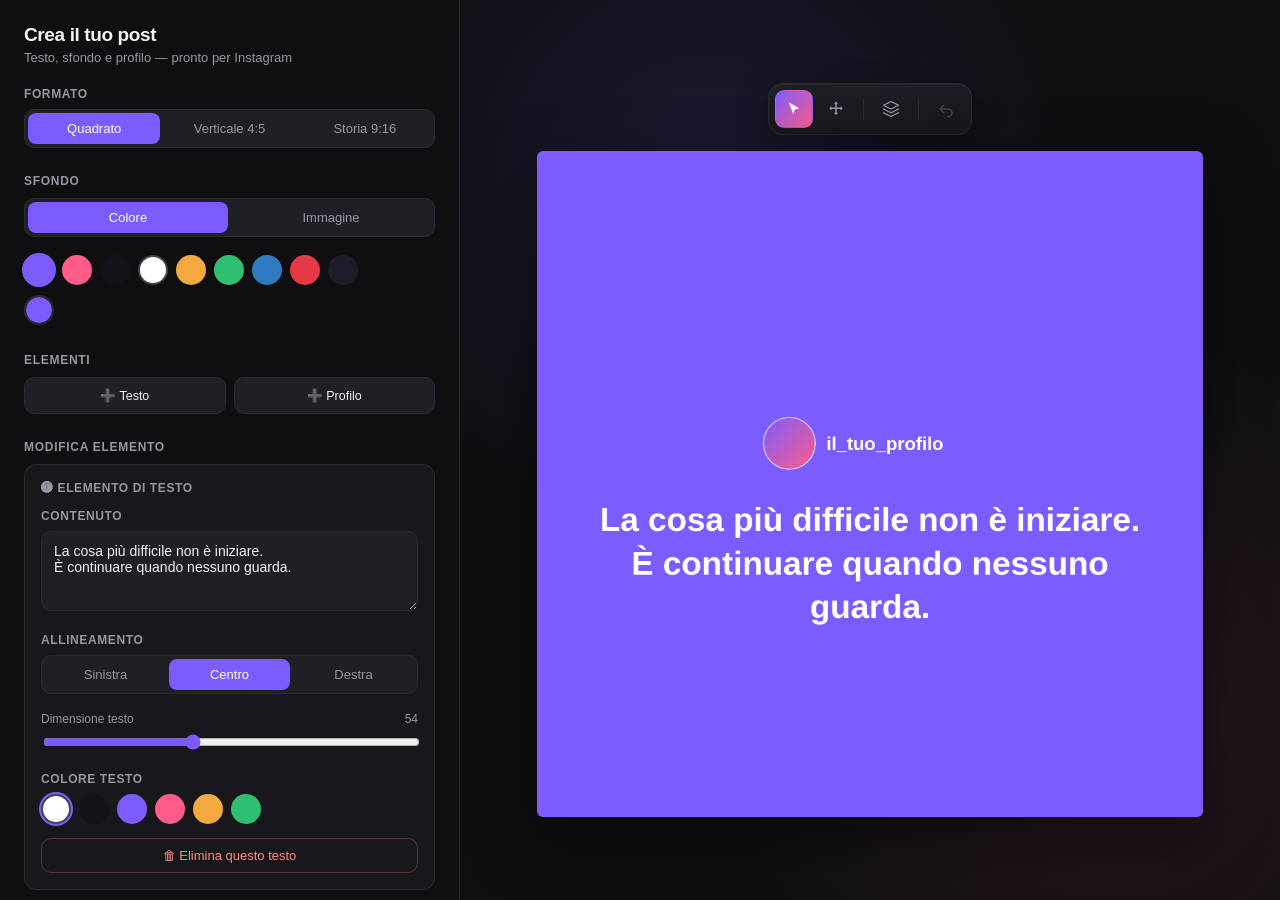
==== commit 8456925b: "now you can resize elements fixed grafic error when you touch elements" ====
--- a/InSt-Creatore Post Instagram.html
+++ b/InSt-Creatore Post Instagram.html
@@ -26,7 +26,7 @@
     padding-top: env(safe-area-inset-top, 0px);
     padding-bottom: env(safe-area-inset-bottom, 0px);
   }
-  .app { display: flex; min-height: 100%; flex-wrap: wrap; }
+  .app { display: flex; height: 100vh; flex-wrap: nowrap; align-items: stretch; }
   .panel {
     flex: 1 1 380px;
     padding: 24px;
@@ -204,7 +204,9 @@
 
   @media (max-width: 760px) {
     .panel { max-width: 100%; border-right: none; border-bottom: 1px solid var(--border); }
-    .app { flex-direction: column; }
+    .app { flex-direction: column; height: auto; min-height: 100%; }
+    .panel { height: auto; max-height: none; }
+    .stage { height: auto; }
     canvas { max-height: 60vh; }
     .layers-panel {
       position: fixed; top: auto; bottom: 16px; left: 50%; right: auto;
@@ -281,7 +283,7 @@
       <div class="layers-panel" id="layersPanel">
         <div class="layers-title">Livelli</div>
         <div id="layersList"></div>
-        <div class="layers-hint">Trascina l'ordine per decidere cosa sta sopra o sotto. Clicca un livello per modificarlo.</div>
+        <div class="layers-hint">Trascina l'ordine per decidere cosa sta sopra o sotto. Clicca un livello per modificarlo. Con lo strumento Sposta, trascina il cerchietto sull'angolo di un elemento selezionato per ridimensionarlo.</div>
       </div>
 
       <div class="canvas-wrap">
@@ -312,7 +314,7 @@
   dragMode: false,
   elements: [
     { id: uid('text'), type: 'text', text: 'La cosa più difficile non è iniziare.\nÈ continuare quando nessuno guarda.', align: 'center', fontSize: 54, color: '#ffffff', xFrac: 0.5, yFrac: 0.52, visible: true },
-    { id: uid('profile'), type: 'profile', name: 'il_tuo_profilo', avatarImage: null, xFrac: 0.34, yFrac: 0.40, visible: true }
+    { id: uid('profile'), type: 'profile', name: 'il_tuo_profilo', avatarImage: null, avatarSize: 84, xFrac: 0.34, yFrac: 0.40, visible: true }
   ],
   selectedId: null
 };
@@ -517,9 +519,13 @@
           <label class="file-btn" for="edAvatar">📷 Carica foto profilo</label>
           <input type="file" id="edAvatar" accept="image/*">
         </div>
-        <div class="field" style="margin-bottom:6px;">
+        <div class="field" style="margin-bottom:14px;">
           <label>Nome / username</label>
           <input type="text" id="edName" value="${el.name.replace(/"/g, '&quot;')}" placeholder="@username">
+        </div>
+        <div class="field" style="margin-bottom:6px;">
+          <div class="range-label"><span>Dimensione</span><span id="edSizeVal">${el.avatarSize}</span></div>
+          <input type="range" id="edSize" min="40" max="220" value="${el.avatarSize}">
         </div>
         <button class="delete-btn" id="edDelete">🗑 Elimina questo profilo</button>
       </div>
@@ -528,6 +534,13 @@
     const nameInput = document.getElementById('edName');
     nameInput.addEventListener('focus', () => pushHistory());
     nameInput.addEventListener('input', () => { el.name = nameInput.value; renderLayersList(); render(); });
+    const sizeSlider = document.getElementById('edSize');
+    sizeSlider.addEventListener('focus', () => pushHistory());
+    sizeSlider.addEventListener('input', () => {
+      el.avatarSize = parseInt(sizeSlider.value, 10);
+      document.getElementById('edSizeVal').textContent = el.avatarSize;
+      render();
+    });
     document.getElementById('edDelete').addEventListener('click', () => deleteElement(el.id));
   }
 }
@@ -565,7 +578,7 @@
 document.getElementById('addProfileBtn').addEventListener('click', () => {
   pushHistory();
   const count = state.elements.filter(e => e.type === 'profile').length;
-  const el = { id: uid('profile'), type: 'profile', name: 'nuovo_profilo', avatarImage: null, xFrac: 0.34, yFrac: Math.min(0.75, 0.18 + count * 0.09), visible: true };
+  const el = { id: uid('profile'), type: 'profile', name: 'nuovo_profilo', avatarImage: null, avatarSize: 84, xFrac: 0.34, yFrac: Math.min(0.75, 0.18 + count * 0.09), visible: true };
   state.elements.push(el);
   state.selectedId = el.id;
   renderElementEditor();
@@ -702,8 +715,8 @@
         ctx.fillText(line, anchorX, topY + lineHeight * (i + 1) - lineHeight * 0.22);
       });
     } else {
-      const avatarSize = 84 * scale;
-      const nameFontSize = 30 * scale;
+      const avatarSize = el.avatarSize * scale;
+      const nameFontSize = avatarSize * (30 / 84);
       ctx.font = `600 ${nameFontSize}px ${FONT_STACK}`;
       const nameWidth = ctx.measureText(el.name).width;
       const rowWidth = avatarSize + 18 * scale + nameWidth;
@@ -747,19 +760,42 @@
     ctx.setLineDash([10 * scale, 8 * scale]);
     ctx.lineWidth = 2 * scale;
     state.elements.forEach(el => {
-      if (!el.visible || !el._bbox) return;
+      if (!el.visible || !el._bbox) { el._handle = null; return; }
       const b = el._bbox;
-      ctx.strokeStyle = el.id === state.selectedId ? 'rgba(124,92,255,0.9)' : 'rgba(255,255,255,0.5)';
+      const isSel = el.id === state.selectedId;
+      ctx.strokeStyle = isSel ? 'rgba(124,92,255,0.9)' : 'rgba(255,255,255,0.5)';
       ctx.strokeRect(b.x - 10 * scale, b.y - 10 * scale, b.w + 20 * scale, b.h + 20 * scale);
+      if (isSel) {
+        const hx = b.x + b.w + 10 * scale;
+        const hy = b.y + b.h + 10 * scale;
+        const hr = 11 * scale;
+        el._handle = { x: hx, y: hy, r: hr };
+        ctx.save();
+        ctx.setLineDash([]);
+        ctx.fillStyle = '#ffffff';
+        ctx.strokeStyle = '#7c5cff';
+        ctx.lineWidth = 2.5 * scale;
+        ctx.beginPath();
+        ctx.arc(hx, hy, hr, 0, Math.PI * 2);
+        ctx.fill();
+        ctx.stroke();
+        ctx.restore();
+      } else {
+        el._handle = null;
+      }
     });
     ctx.restore();
   }
 }
 
 // ---------- Drag interaction ----------
+let dragAction = null; // 'move' | 'resize'
 let dragTarget = null;
 let dragStart = null;
 let dragStartFrac = null;
+let dragStartSize = null;
+let dragAnchor = null;
+let dragStartDist = null;
 
 function pointFromEvent(e) {
   const rect = canvas.getBoundingClientRect();
@@ -770,14 +806,31 @@
   return { x: (clientX - rect.left) * scaleX, y: (clientY - rect.top) * scaleY };
 }
 function inBox(pt, box) { return box && pt.x >= box.x && pt.x <= box.x + box.w && pt.y >= box.y && pt.y <= box.y + box.h; }
+function nearHandle(pt, handle) { return handle && Math.hypot(pt.x - handle.x, pt.y - handle.y) <= handle.r * 1.8; }
 
 function startDrag(e) {
   if (!state.dragMode) return;
   const pt = pointFromEvent(e);
+  const sel = getSelected();
+
+  if (sel && sel.visible && sel._handle && nearHandle(pt, sel._handle)) {
+    pushHistory();
+    dragAction = 'resize';
+    dragTarget = sel;
+    dragStartSize = sel.type === 'text' ? sel.fontSize : sel.avatarSize;
+    dragAnchor = { x: sel._bbox.x, y: sel._bbox.y };
+    dragStartDist = Math.max(1, Math.hypot(pt.x - dragAnchor.x, pt.y - dragAnchor.y));
+    dragStart = pt;
+    canvas.style.cursor = 'nwse-resize';
+    e.preventDefault();
+    return;
+  }
+
   const frontToBack = [...state.elements].reverse();
   for (const el of frontToBack) {
     if (el.visible && inBox(pt, el._bbox)) {
       pushHistory();
+      dragAction = 'move';
       dragTarget = el;
       dragStartFrac = { x: el.xFrac, y: el.yFrac };
       selectElement(el.id);
@@ -792,6 +845,22 @@
 function moveDrag(e) {
   if (!dragTarget) return;
   const pt = pointFromEvent(e);
+  if (dragAction === 'resize') {
+    const dist = Math.hypot(pt.x - dragAnchor.x, pt.y - dragAnchor.y);
+    const ratio = dist / dragStartDist;
+    let newSize = dragStartSize * ratio;
+    if (dragTarget.type === 'text') {
+      newSize = Math.max(24, Math.min(100, Math.round(newSize)));
+      dragTarget.fontSize = newSize;
+    } else {
+      newSize = Math.max(40, Math.min(220, Math.round(newSize)));
+      dragTarget.avatarSize = newSize;
+    }
+    render();
+    refreshEditorSizeDisplay();
+    e.preventDefault();
+    return;
+  }
   const dxFrac = (pt.x - dragStart.x) / canvas.width;
   const dyFrac = (pt.y - dragStart.y) / canvas.height;
   dragTarget.xFrac = dragStartFrac.x + dxFrac;
@@ -799,9 +868,22 @@
   render();
   e.preventDefault();
 }
+function refreshEditorSizeDisplay() {
+  if (!dragTarget || dragTarget.id !== state.selectedId) return;
+  if (dragTarget.type === 'text') {
+    const slider = document.getElementById('edFont');
+    const val = document.getElementById('edFontVal');
+    if (slider) { slider.value = dragTarget.fontSize; val.textContent = dragTarget.fontSize; }
+  } else {
+    const slider = document.getElementById('edSize');
+    const val = document.getElementById('edSizeVal');
+    if (slider) { slider.value = dragTarget.avatarSize; val.textContent = dragTarget.avatarSize; }
+  }
+}
 function endDrag() {
-  if (dragTarget && state.dragMode) canvas.style.cursor = 'grab';
+  if (dragTarget && state.dragMode) canvas.style.cursor = dragAction === 'resize' ? 'nwse-resize' : 'grab';
   dragTarget = null;
+  dragAction = null;
 }
 canvas.addEventListener('mousedown', startDrag);
 window.addEventListener('mousemove', moveDrag);
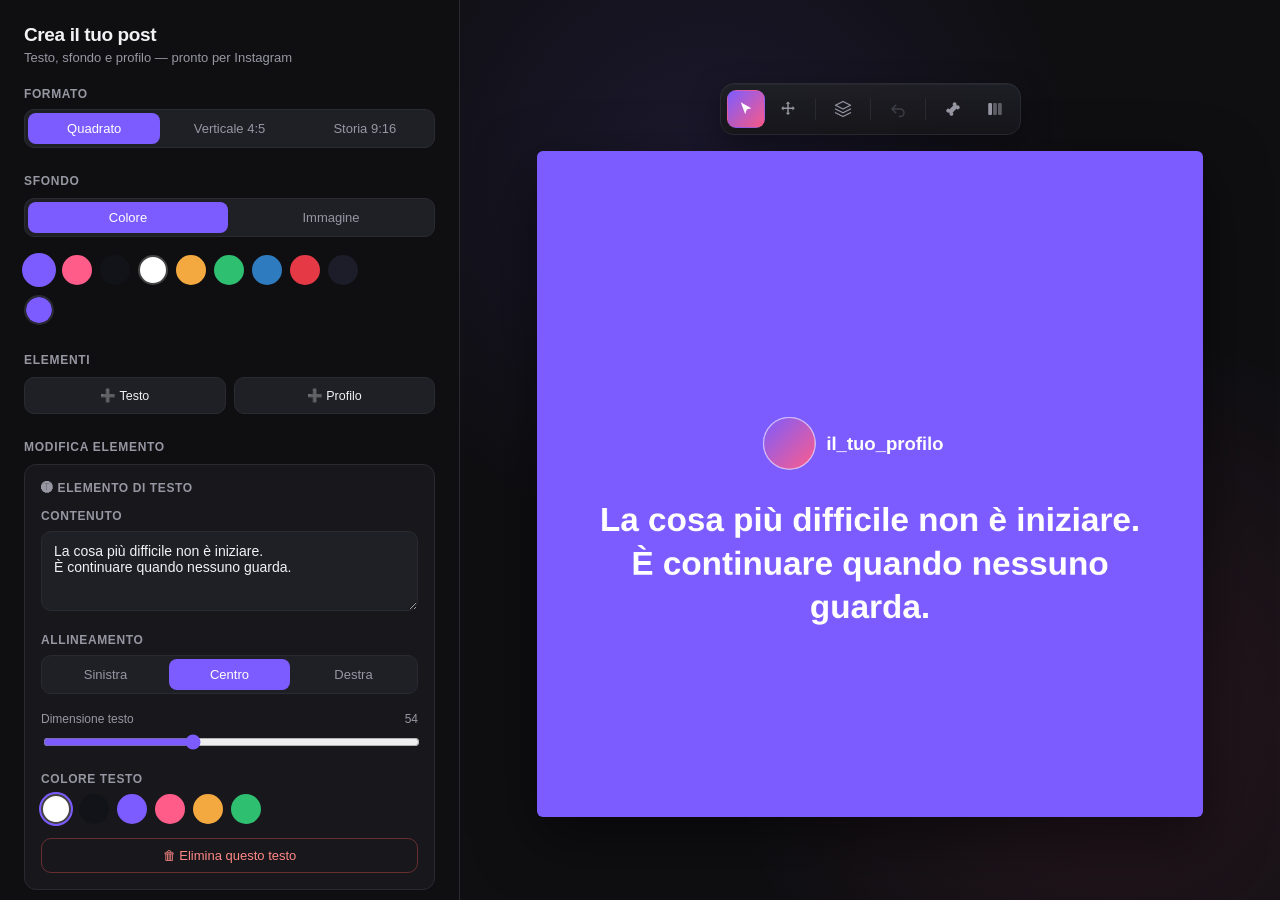
==== commit 41c631a9: "adding new button in the tool panel new button in the tool panel = new way to edit!" ====
--- a/InSt-Creatore Post Instagram.html
+++ b/InSt-Creatore Post Instagram.html
@@ -37,9 +37,10 @@
   .stage {
     flex: 2 1 500px;
     display: flex;
-    align-items: center;
-    justify-content: center;
+    align-items: safe center;
+    justify-content: safe center;
     padding: 32px;
+    overflow: auto;
     background:
       radial-gradient(circle at 30% 20%, rgba(124,92,255,0.12), transparent 40%),
       radial-gradient(circle at 80% 80%, rgba(255,92,138,0.10), transparent 40%),
@@ -136,7 +137,7 @@
   }
   canvas { display: block; max-width: 100%; max-height: 74vh; height: auto; width: auto; }
 
-  .stage-inner { display: flex; flex-direction: column; align-items: center; position: relative; max-width: 100%; }
+  .stage-inner { display: flex; flex-direction: column; align-items: center; position: relative; width: 100%; max-width: 100%; }
 
   .toolbar {
     display: flex; align-items: center; gap: 4px;
@@ -198,6 +199,58 @@
   }
   .btn-primary:active { transform: scale(0.98); }
   .hint { font-size: 11px; color: var(--muted); margin-top: 6px; line-height: 1.5; }
+
+  .canvas-wrap.skeleton-active canvas { opacity: 0.055; }
+  canvas { transition: opacity 0.25s; }
+
+  .skeleton-overlay {
+    position: absolute; inset: 0; z-index: 15; pointer-events: none;
+  }
+  .skeleton-overlay.active { pointer-events: auto; }
+  .skeleton-box {
+    position: absolute; box-sizing: border-box; border-radius: 8px;
+    border: 2px dashed rgba(255,255,255,0.45); cursor: pointer;
+    transition: border-color 0.15s, background 0.15s, box-shadow 0.15s;
+  }
+  .skeleton-box:hover { border-color: var(--accent); background: rgba(124,92,255,0.08); }
+  .skeleton-box.selected {
+    border-color: var(--accent); background: rgba(124,92,255,0.06);
+    box-shadow: 0 0 0 1px var(--accent) inset;
+  }
+  .skeleton-label {
+    position: absolute; top: -12px; left: 8px; display: flex; align-items: center; gap: 4px;
+    background: var(--panel-2); border: 1px solid var(--border); color: var(--text);
+    font-size: 10.5px; font-weight: 700; letter-spacing: 0.02em; white-space: nowrap;
+    padding: 2px 8px; border-radius: 999px; box-shadow: 0 4px 10px rgba(0,0,0,0.35); pointer-events: none;
+  }
+  .skeleton-box.selected .skeleton-label {
+    background: linear-gradient(135deg, var(--accent), var(--accent-2)); border-color: transparent; color: white;
+  }
+
+  .all-elements-bar {
+    display: none; width: 100%; max-width: 720px; margin-bottom: 16px;
+  }
+  .all-elements-bar.open { display: block; }
+  .all-elements-scroll {
+    display: flex; gap: 12px; overflow-x: auto; padding: 4px 2px 12px;
+    scroll-snap-type: x proximity;
+  }
+  .all-el-card {
+    flex: 0 0 250px; scroll-snap-align: start;
+    background: linear-gradient(180deg, rgba(31,31,38,0.97), rgba(23,23,28,0.97));
+    border: 1px solid var(--border); border-radius: 14px; padding: 14px;
+    box-shadow: 0 10px 30px rgba(0,0,0,0.35), inset 0 1px 0 rgba(255,255,255,0.04);
+    cursor: default; transition: border-color 0.15s, box-shadow 0.15s;
+  }
+  .all-el-card.selected { border-color: var(--accent); box-shadow: 0 0 0 1px var(--accent) inset, 0 10px 30px rgba(0,0,0,0.35); }
+  .all-el-card .field { margin-bottom: 12px; }
+  .all-el-card textarea { min-height: 60px; font-size: 13px; }
+  .all-el-card .seg button { padding: 7px 4px; font-size: 12px; }
+  .all-el-card .swatch { width: 24px; height: 24px; }
+  .all-el-card .file-btn { font-size: 12.5px; padding: 9px 10px; }
+  .all-el-card-head { display: flex; align-items: center; justify-content: space-between; margin-bottom: 12px; }
+  .all-el-card-actions { display: flex; gap: 2px; }
+  .all-elements-scroll::-webkit-scrollbar { height: 8px; }
 
   ::-webkit-scrollbar { width: 8px; }
   ::-webkit-scrollbar-thumb { background: var(--border); border-radius: 4px; }
@@ -278,6 +331,29 @@
         <button class="tool-btn" id="toolUndo" data-tooltip="Annulla ultima modifica" disabled>
           <svg viewBox="0 0 24 24" width="18" height="18"><path d="M9 7 4 12l5 5M4 12h11a5 5 0 0 1 0 10h-1" fill="none" stroke="currentColor" stroke-width="1.9" stroke-linecap="round" stroke-linejoin="round"/></svg>
         </button>
+        <div class="tool-sep"></div>
+        <button class="tool-btn" id="toolSkeleton" data-tooltip="Vista scheletro: mostra tutti i quadranti">
+          <svg viewBox="0 0 24 24" width="18" height="18">
+            <g transform="rotate(45 12 12)">
+              <rect x="9" y="5" width="6" height="14" rx="3" fill="currentColor"/>
+              <circle cx="9" cy="6" r="2.6" fill="currentColor"/>
+              <circle cx="15" cy="6" r="2.6" fill="currentColor"/>
+              <circle cx="9" cy="18" r="2.6" fill="currentColor"/>
+              <circle cx="15" cy="18" r="2.6" fill="currentColor"/>
+            </g>
+          </svg>
+        </button>
+        <button class="tool-btn" id="toolEditAll" data-tooltip="Modifica tutti gli elementi insieme">
+          <svg viewBox="0 0 24 24" width="18" height="18">
+            <rect x="3" y="4" width="5" height="16" rx="1.5" fill="currentColor"/>
+            <rect x="9.5" y="4" width="5" height="16" rx="1.5" fill="currentColor" opacity="0.55"/>
+            <rect x="16" y="4" width="5" height="16" rx="1.5" fill="currentColor" opacity="0.55"/>
+          </svg>
+        </button>
+      </div>
+
+      <div class="all-elements-bar" id="allElementsBar">
+        <div class="all-elements-scroll" id="allElementsScroll"></div>
       </div>
 
       <div class="layers-panel" id="layersPanel">
@@ -288,6 +364,7 @@
 
       <div class="canvas-wrap">
         <canvas id="canvas" width="1080" height="1080"></canvas>
+        <div class="skeleton-overlay" id="skeletonOverlay"></div>
       </div>
     </div>
   </div>
@@ -312,6 +389,8 @@
   bgColor: '#7c5cff',
   bgImage: null,
   dragMode: false,
+  skeletonMode: false,
+  allEditMode: false,
   elements: [
     { id: uid('text'), type: 'text', text: 'La cosa più difficile non è iniziare.\nÈ continuare quando nessuno guarda.', align: 'center', fontSize: 54, color: '#ffffff', xFrac: 0.5, yFrac: 0.52, visible: true },
     { id: uid('profile'), type: 'profile', name: 'il_tuo_profilo', avatarImage: null, avatarSize: 84, xFrac: 0.34, yFrac: 0.40, visible: true }
@@ -355,6 +434,8 @@
   renderElementEditor();
   render();
   updateUndoButton();
+  if (state.allEditMode) renderAllElementsBar();
+  syncAllElementsBarSelection();
 }
 
 function getSelected() { return state.elements.find(e => e.id === state.selectedId) || null; }
@@ -549,6 +630,11 @@
   state.selectedId = id;
   renderElementEditor();
   renderLayersList();
+  renderSkeletonOverlay();
+  syncAllElementsBarSelection();
+}
+function syncAllElementsBarSelection() {
+  document.querySelectorAll('.all-el-card').forEach(c => c.classList.toggle('selected', c.dataset.id === state.selectedId));
 }
 
 function deleteElement(id) {
@@ -562,6 +648,7 @@
   renderElementEditor();
   renderLayersList();
   render();
+  if (state.allEditMode) renderAllElementsBar();
 }
 
 document.getElementById('addTextBtn').addEventListener('click', () => {
@@ -573,6 +660,7 @@
   renderElementEditor();
   renderLayersList();
   render();
+  if (state.allEditMode) renderAllElementsBar();
 });
 
 document.getElementById('addProfileBtn').addEventListener('click', () => {
@@ -584,6 +672,7 @@
   renderElementEditor();
   renderLayersList();
   render();
+  if (state.allEditMode) renderAllElementsBar();
 });
 
 // ---------- Layers panel ----------
@@ -597,6 +686,7 @@
   [state.elements[i], state.elements[j]] = [state.elements[j], state.elements[i]];
   renderLayersList();
   render();
+  if (state.allEditMode) renderAllElementsBar();
 }
 function toggleLayerVisibility(id) {
   pushHistory();
@@ -605,6 +695,7 @@
   el.visible = !el.visible;
   renderLayersList();
   render();
+  if (state.allEditMode) renderAllElementsBar();
 }
 function layerLabel(el) {
   if (el.type === 'text') { const t = el.text.replace(/\n/g, ' ').trim(); return t.length > 16 ? t.slice(0, 16) + '…' : (t || 'Testo vuoto'); }
@@ -651,7 +742,200 @@
 const toolMove = document.getElementById('toolMove');
 const toolLayers = document.getElementById('toolLayers');
 const toolUndo = document.getElementById('toolUndo');
+const toolSkeleton = document.getElementById('toolSkeleton');
+const toolEditAll = document.getElementById('toolEditAll');
 const layersPanel = document.getElementById('layersPanel');
+const canvasWrap = document.querySelector('.canvas-wrap');
+const skeletonOverlay = document.getElementById('skeletonOverlay');
+const allElementsBar = document.getElementById('allElementsBar');
+const allElementsScroll = document.getElementById('allElementsScroll');
+
+function setSkeletonMode(on) {
+  state.skeletonMode = on;
+  toolSkeleton.classList.toggle('active', on);
+  canvasWrap.classList.toggle('skeleton-active', on);
+  renderSkeletonOverlay();
+}
+toolSkeleton.addEventListener('click', () => setSkeletonMode(!state.skeletonMode));
+
+function renderSkeletonOverlay() {
+  if (!state.skeletonMode) {
+    skeletonOverlay.classList.remove('active');
+    skeletonOverlay.innerHTML = '';
+    return;
+  }
+  skeletonOverlay.classList.add('active');
+  skeletonOverlay.innerHTML = '';
+  const scaleX = canvas.clientWidth / canvas.width;
+  const scaleY = canvas.clientHeight / canvas.height;
+  const margin = 10 * (canvas.width / 1080);
+
+  state.elements.forEach(el => {
+    if (!el.visible || !el._bbox) return;
+    const b = el._bbox;
+    const box = document.createElement('div');
+    box.className = 'skeleton-box' + (el.id === state.selectedId ? ' selected' : '');
+    box.style.left = ((b.x - margin) * scaleX) + 'px';
+    box.style.top = ((b.y - margin) * scaleY) + 'px';
+    box.style.width = ((b.w + margin * 2) * scaleX) + 'px';
+    box.style.height = ((b.h + margin * 2) * scaleY) + 'px';
+
+    const label = document.createElement('span');
+    label.className = 'skeleton-label';
+    label.textContent = `${LAYER_META[el.type]} ${layerLabel(el)}`;
+    box.appendChild(label);
+
+    box.addEventListener('click', ev => {
+      ev.stopPropagation();
+      selectElement(el.id);
+      renderSkeletonOverlay();
+    });
+
+    skeletonOverlay.appendChild(box);
+  });
+}
+window.addEventListener('resize', () => { if (state.skeletonMode) renderSkeletonOverlay(); });
+
+// ---------- "Modifica tutti" bar ----------
+function setAllEditMode(on) {
+  state.allEditMode = on;
+  toolEditAll.classList.toggle('active', on);
+  allElementsBar.classList.toggle('open', on);
+  if (on) renderAllElementsBar();
+}
+toolEditAll.addEventListener('click', () => setAllEditMode(!state.allEditMode));
+
+function buildAllElCard(el) {
+  const card = document.createElement('div');
+  card.className = 'all-el-card' + (el.id === state.selectedId ? ' selected' : '');
+  card.dataset.id = el.id;
+  card.addEventListener('click', () => { if (state.selectedId !== el.id) selectElement(el.id); });
+  card.addEventListener('focusin', () => { if (state.selectedId !== el.id) selectElement(el.id); });
+
+  const head = document.createElement('div');
+  head.className = 'all-el-card-head';
+  head.innerHTML = `
+    <span class="editor-kind" style="margin:0;">${LAYER_META[el.type]} ${layerLabel(el).replace(/</g,'&lt;')}</span>
+    <div class="all-el-card-actions">
+      <button class="layer-btn" data-act="vis" title="Mostra/nascondi">${el.visible ? '👁' : '🙈'}</button>
+      <button class="layer-btn" data-act="del" title="Elimina">🗑</button>
+    </div>
+  `;
+  card.appendChild(head);
+  head.querySelector('[data-act="vis"]').addEventListener('click', ev => { ev.stopPropagation(); toggleLayerVisibility(el.id); });
+  head.querySelector('[data-act="del"]').addEventListener('click', ev => { ev.stopPropagation(); deleteElement(el.id); });
+
+  const body = document.createElement('div');
+  card.appendChild(body);
+
+  if (el.type === 'text') {
+    body.innerHTML = `
+      <div class="field">
+        <textarea rows="3" data-field="text">${el.text.replace(/</g, '&lt;')}</textarea>
+      </div>
+      <div class="field">
+        <div class="seg" data-field="align">
+          <button data-align="left" class="${el.align === 'left' ? 'active' : ''}">Sx</button>
+          <button data-align="center" class="${el.align === 'center' ? 'active' : ''}">Cn</button>
+          <button data-align="right" class="${el.align === 'right' ? 'active' : ''}">Dx</button>
+        </div>
+      </div>
+      <div class="field">
+        <div class="range-label"><span>Dimensione</span><span data-field="fontVal">${el.fontSize}</span></div>
+        <input type="range" data-field="font" min="24" max="100" value="${el.fontSize}">
+      </div>
+      <div class="field" style="margin-bottom:0;">
+        <div class="swatches" data-field="color"></div>
+      </div>
+    `;
+    const ta = body.querySelector('[data-field="text"]');
+    ta.addEventListener('focus', () => pushHistory());
+    ta.addEventListener('input', () => {
+      el.text = ta.value;
+      head.querySelector('.editor-kind').textContent = `${LAYER_META[el.type]} ${layerLabel(el)}`;
+      renderLayersList();
+      if (el.id === state.selectedId) renderElementEditor();
+      render();
+    });
+
+    const alignSeg = body.querySelector('[data-field="align"]');
+    alignSeg.addEventListener('click', e => {
+      const b = e.target.closest('button'); if (!b) return;
+      pushHistory();
+      el.align = b.dataset.align;
+      alignSeg.querySelectorAll('button').forEach(x => x.classList.toggle('active', x === b));
+      if (el.id === state.selectedId) renderElementEditor();
+      render();
+    });
+
+    const fontSlider = body.querySelector('[data-field="font"]');
+    fontSlider.addEventListener('focus', () => pushHistory());
+    fontSlider.addEventListener('input', () => {
+      el.fontSize = parseInt(fontSlider.value, 10);
+      body.querySelector('[data-field="fontVal"]').textContent = el.fontSize;
+      if (el.id === state.selectedId) refreshEditorSizeDisplay();
+      render();
+    });
+
+    const colorContainer = body.querySelector('[data-field="color"]');
+    const refreshColor = () => {
+      buildSwatches(colorContainer, textColorPalette, el.color, c => {
+        pushHistory(); el.color = c;
+        if (el.id === state.selectedId) renderElementEditor();
+        render();
+        refreshColor();
+      });
+    };
+    refreshColor();
+  } else {
+    body.innerHTML = `
+      <div class="field">
+        <label class="file-btn" data-field="avatarLabel">📷 Foto profilo</label>
+        <input type="file" data-field="avatar" accept="image/*" style="display:none;">
+      </div>
+      <div class="field">
+        <input type="text" data-field="name" value="${el.name.replace(/"/g, '&quot;')}" placeholder="@username">
+      </div>
+      <div class="field" style="margin-bottom:0;">
+        <div class="range-label"><span>Dimensione</span><span data-field="sizeVal">${el.avatarSize}</span></div>
+        <input type="range" data-field="size" min="40" max="220" value="${el.avatarSize}">
+      </div>
+    `;
+    const avatarInput = body.querySelector('[data-field="avatar"]');
+    body.querySelector('[data-field="avatarLabel"]').addEventListener('click', ev => { ev.stopPropagation(); avatarInput.click(); });
+    loadImageFile(avatarInput, img => { el.avatarImage = img; });
+
+    const nameInput = body.querySelector('[data-field="name"]');
+    nameInput.addEventListener('focus', () => pushHistory());
+    nameInput.addEventListener('input', () => {
+      el.name = nameInput.value;
+      head.querySelector('.editor-kind').textContent = `${LAYER_META[el.type]} ${layerLabel(el)}`;
+      renderLayersList();
+      if (el.id === state.selectedId) renderElementEditor();
+      render();
+    });
+
+    const sizeSlider = body.querySelector('[data-field="size"]');
+    sizeSlider.addEventListener('focus', () => pushHistory());
+    sizeSlider.addEventListener('input', () => {
+      el.avatarSize = parseInt(sizeSlider.value, 10);
+      body.querySelector('[data-field="sizeVal"]').textContent = el.avatarSize;
+      if (el.id === state.selectedId) refreshEditorSizeDisplay();
+      render();
+    });
+  }
+
+  return card;
+}
+
+function renderAllElementsBar() {
+  allElementsScroll.innerHTML = '';
+  if (!state.elements.length) {
+    allElementsScroll.innerHTML = '<div class="editor-empty">Nessun elemento. Aggiungine uno dal pannello a sinistra.</div>';
+    return;
+  }
+  [...state.elements].reverse().forEach(el => allElementsScroll.appendChild(buildAllElCard(el)));
+}
 
 function setDragMode(on) {
   state.dragMode = on;
@@ -786,6 +1070,8 @@
     });
     ctx.restore();
   }
+
+  renderSkeletonOverlay();
 }
 
 // ---------- Drag interaction ----------
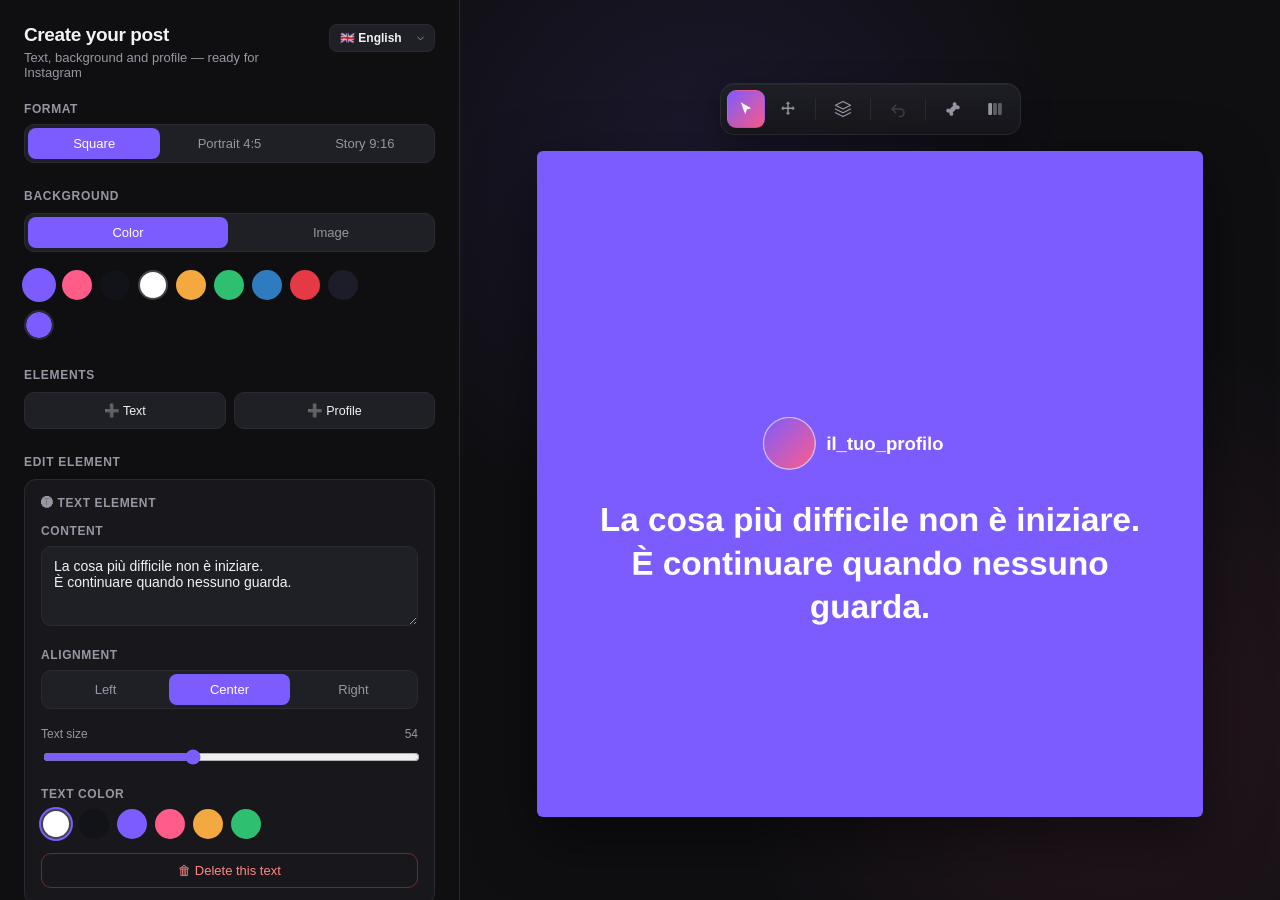
==== commit 8aa4713d: "Big update - Add more languages Adding language support  Now you can import export your preset, enj" ====
--- a/InSt-Creatore Post Instagram.html
+++ b/InSt-Creatore Post Instagram.html
@@ -191,7 +191,46 @@
   .layer-btn:disabled { opacity: 0.25; cursor: default; }
   .layers-hint { font-size: 11px; color: var(--muted); line-height: 1.5; margin-top: 4px; }
 
+  .struct-row { display: flex; gap: 10px; margin-bottom: 8px; }
+  .struct-btn {
+    flex: 1; display: flex; align-items: center; justify-content: center; gap: 8px;
+    background: var(--panel-2); border: 1px solid var(--border); border-radius: 10px;
+    padding: 11px 12px; font-size: 13px; font-weight: 600; color: var(--text);
+    cursor: pointer; font-family: inherit; position: relative; overflow: hidden;
+    transition: border-color 0.18s, transform 0.12s, box-shadow 0.18s;
+  }
+  .struct-btn svg { flex-shrink: 0; position: relative; z-index: 1; transition: transform 0.18s; }
+  .struct-btn span { position: relative; z-index: 1; }
+  .struct-btn::before {
+    content: ""; position: absolute; inset: 0; opacity: 0;
+    background: linear-gradient(135deg, var(--accent), var(--accent-2));
+    transition: opacity 0.18s;
+  }
+  .struct-btn:hover { border-color: transparent; box-shadow: 0 8px 20px rgba(124,92,255,0.28); }
+  .struct-btn:hover::before { opacity: 1; }
+  .struct-btn:hover svg { transform: translateY(-1px); }
+  .struct-btn:active { transform: scale(0.97); }
+  .struct-btn.export svg { color: var(--accent-2); }
+  .struct-btn.import svg { color: var(--accent); }
+  .struct-btn:hover svg { color: white; }
+
+  .title-row { display: flex; align-items: flex-start; justify-content: space-between; gap: 10px; }
+  .lang-select {
+    appearance: none; -webkit-appearance: none; background: var(--panel-2);
+    border: 1px solid var(--border); border-radius: 8px; color: var(--text);
+    font-size: 12px; font-weight: 600; font-family: inherit; padding: 6px 26px 6px 10px;
+    cursor: pointer; flex-shrink: 0; transition: border-color 0.15s;
+    background-image: url("data:image/svg+xml;utf8,<svg xmlns='http://www.w3.org/2000/svg' viewBox='0 0 24 24' width='11' height='11'><path d='M6 9l6 6 6-6' fill='none' stroke='%239797a3' stroke-width='2' stroke-linecap='round' stroke-linejoin='round'/></svg>");
+    background-repeat: no-repeat; background-position: right 8px center;
+  }
+  .lang-select:hover, .lang-select:focus { border-color: var(--accent); outline: none; }
+
   .download-bar { margin-top: 22px; display: flex; gap: 10px; }
+  .link-btn {
+    background: none; border: none; color: var(--muted); font-size: 11px;
+    text-decoration: underline; cursor: pointer; padding: 0; margin-top: 8px; font-family: inherit;
+  }
+  .link-btn:hover { color: var(--text); }
   .btn-primary {
     flex: 1; background: linear-gradient(135deg, var(--accent), var(--accent-2)); border: none;
     color: white; padding: 13px; border-radius: 10px; font-size: 14px; font-weight: 600;
@@ -271,23 +310,34 @@
 <body>
 <div class="app">
   <div class="panel">
-    <h1>Crea il tuo post</h1>
-    <p class="subtitle">Testo, sfondo e profilo — pronto per Instagram</p>
+    <div class="title-row">
+      <div>
+        <h1 data-i18n="title">Crea il tuo post</h1>
+        <p class="subtitle" data-i18n="subtitle">Testo, sfondo e profilo — pronto per Instagram</p>
+      </div>
+      <select class="lang-select" id="langSelect" aria-label="Lingua / Language">
+        <option value="it">🇮🇹 Italiano</option>
+        <option value="en">🇬🇧 English</option>
+        <option value="es">🇪🇸 Español</option>
+        <option value="fr">🇫🇷 Français</option>
+        <option value="de">🇩🇪 Deutsch</option>
+      </select>
+    </div>
 
     <div class="field">
-      <label>Formato</label>
+      <label data-i18n="label_format">Formato</label>
       <div class="seg" id="formatSeg">
-        <button data-fmt="square" class="active">Quadrato</button>
-        <button data-fmt="portrait">Verticale 4:5</button>
-        <button data-fmt="story">Storia 9:16</button>
+        <button data-fmt="square" class="active" data-i18n="fmt_square">Quadrato</button>
+        <button data-fmt="portrait" data-i18n="fmt_portrait">Verticale 4:5</button>
+        <button data-fmt="story" data-i18n="fmt_story">Storia 9:16</button>
       </div>
     </div>
 
-    <div class="section-title">Sfondo</div>
+    <div class="section-title" data-i18n="section_background">Sfondo</div>
     <div class="field">
       <div class="seg" id="bgModeSeg">
-        <button data-mode="color" class="active">Colore</button>
-        <button data-mode="image">Immagine</button>
+        <button data-mode="color" class="active" data-i18n="bgmode_color">Colore</button>
+        <button data-mode="image" data-i18n="bgmode_image">Immagine</button>
       </div>
     </div>
     <div class="field" id="bgColorField">
@@ -295,44 +345,60 @@
       <input type="color" id="customColor" value="#7c5cff">
     </div>
     <div class="field" id="bgImageField" style="display:none;">
-      <label class="file-btn" for="bgImageInput">📷 Carica immagine di sfondo</label>
+      <label class="file-btn" for="bgImageInput" data-i18n="bgimage_label">📷 Carica immagine di sfondo</label>
       <input type="file" id="bgImageInput" accept="image/*">
     </div>
 
-    <div class="section-title">Elementi</div>
+    <div class="section-title" data-i18n="section_elements">Elementi</div>
     <div class="add-row">
-      <button class="action-btn" id="addTextBtn">➕ Testo</button>
-      <button class="action-btn" id="addProfileBtn">➕ Profilo</button>
+      <button class="action-btn" id="addTextBtn" data-i18n="add_text">➕ Testo</button>
+      <button class="action-btn" id="addProfileBtn" data-i18n="add_profile">➕ Profilo</button>
     </div>
 
-    <div class="section-title">Modifica elemento</div>
+    <div class="section-title" data-i18n="section_edit_element">Modifica elemento</div>
     <div id="elementEditor"></div>
 
+    <div class="section-title" data-i18n="section_structure">Struttura layout</div>
+    <div class="struct-row">
+      <button class="struct-btn export" id="exportStructBtn">
+        <svg viewBox="0 0 24 24" width="16" height="16"><path d="M12 3v12m0 0-4-4m4 4 4-4M5 17v2a2 2 0 0 0 2 2h10a2 2 0 0 0 2-2v-2" fill="none" stroke="currentColor" stroke-width="1.8" stroke-linecap="round" stroke-linejoin="round"/></svg>
+        <span data-i18n="export_struct">Esporta struttura</span>
+      </button>
+      <label class="struct-btn import" for="importStructInput">
+        <svg viewBox="0 0 24 24" width="16" height="16"><path d="M12 15V3m0 0-4 4m4-4 4 4M5 17v2a2 2 0 0 0 2 2h10a2 2 0 0 0 2-2v-2" fill="none" stroke="currentColor" stroke-width="1.8" stroke-linecap="round" stroke-linejoin="round"/></svg>
+        <span data-i18n="import_struct">Importa struttura</span>
+      </label>
+      <input type="file" id="importStructInput" accept="application/json,.json">
+    </div>
+    <div class="hint" data-i18n="hint_struct">Esporta solo il layout — testi, posizioni, colori, formato — in un piccolo file .json, senza le immagini caricate, per riusare velocemente la stessa impostazione su un nuovo post.</div>
+
     <div class="download-bar">
-      <button class="btn-primary" id="downloadBtn">Scarica immagine PNG</button>
+      <button class="btn-primary" id="downloadBtn" data-i18n="download_btn">Scarica immagine PNG</button>
     </div>
-    <div class="hint">Quadrato 1080×1080 · Verticale 1080×1350 · Storia 1080×1920 — tutte le dimensioni consigliate da Instagram.</div>
+    <div class="hint" data-i18n="hint_sizes">Quadrato 1080×1080 · Verticale 1080×1350 · Storia 1080×1920 — tutte le dimensioni consigliate da Instagram.</div>
+    <div class="hint" data-i18n="hint_autosave">💾 Il progetto viene salvato automaticamente in questo browser: se chiudi o ricarichi la pagina, lo ritrovi com'era.</div>
+    <button type="button" class="link-btn" id="clearAutosaveBtn" data-i18n="clear_autosave">Cancella dati salvati e ricomincia</button>
   </div>
 
   <div class="stage">
     <div class="stage-inner">
       <div class="toolbar">
-        <button class="tool-btn active" id="toolSelect" data-tooltip="Seleziona / naviga">
+        <button class="tool-btn active" id="toolSelect" data-tooltip="Seleziona / naviga" data-i18n-tooltip="tooltip_select">
           <svg viewBox="0 0 24 24" width="18" height="18"><path d="M5 3l14 8-6 1.5L11 19z" fill="currentColor"/></svg>
         </button>
-        <button class="tool-btn" id="toolMove" data-tooltip="Sposta gli elementi">
+        <button class="tool-btn" id="toolMove" data-tooltip="Sposta gli elementi" data-i18n-tooltip="tooltip_move">
           <svg viewBox="0 0 24 24" width="18" height="18"><path d="M12 2l3 3h-2v5h5V8l3 3-3 3v-2h-5v5h2l-3 3-3-3h2v-5H6v2l-3-3 3-3v2h5V5H9z" fill="currentColor"/></svg>
         </button>
         <div class="tool-sep"></div>
-        <button class="tool-btn" id="toolLayers" data-tooltip="Livelli">
+        <button class="tool-btn" id="toolLayers" data-tooltip="Livelli" data-i18n-tooltip="tooltip_layers">
           <svg viewBox="0 0 24 24" width="18" height="18"><path d="M12 2 2 7l10 5 10-5zM2 12l10 5 10-5M2 17l10 5 10-5" fill="none" stroke="currentColor" stroke-width="1.8" stroke-linejoin="round" stroke-linecap="round"/></svg>
         </button>
         <div class="tool-sep"></div>
-        <button class="tool-btn" id="toolUndo" data-tooltip="Annulla ultima modifica" disabled>
+        <button class="tool-btn" id="toolUndo" data-tooltip="Annulla ultima modifica" data-i18n-tooltip="tooltip_undo" disabled>
           <svg viewBox="0 0 24 24" width="18" height="18"><path d="M9 7 4 12l5 5M4 12h11a5 5 0 0 1 0 10h-1" fill="none" stroke="currentColor" stroke-width="1.9" stroke-linecap="round" stroke-linejoin="round"/></svg>
         </button>
         <div class="tool-sep"></div>
-        <button class="tool-btn" id="toolSkeleton" data-tooltip="Vista scheletro: mostra tutti i quadranti">
+        <button class="tool-btn" id="toolSkeleton" data-tooltip="Vista scheletro: mostra tutti i quadranti" data-i18n-tooltip="tooltip_skeleton">
           <svg viewBox="0 0 24 24" width="18" height="18">
             <g transform="rotate(45 12 12)">
               <rect x="9" y="5" width="6" height="14" rx="3" fill="currentColor"/>
@@ -343,7 +409,7 @@
             </g>
           </svg>
         </button>
-        <button class="tool-btn" id="toolEditAll" data-tooltip="Modifica tutti gli elementi insieme">
+        <button class="tool-btn" id="toolEditAll" data-tooltip="Modifica tutti gli elementi insieme" data-i18n-tooltip="tooltip_editall">
           <svg viewBox="0 0 24 24" width="18" height="18">
             <rect x="3" y="4" width="5" height="16" rx="1.5" fill="currentColor"/>
             <rect x="9.5" y="4" width="5" height="16" rx="1.5" fill="currentColor" opacity="0.55"/>
@@ -357,9 +423,9 @@
       </div>
 
       <div class="layers-panel" id="layersPanel">
-        <div class="layers-title">Livelli</div>
+        <div class="layers-title" data-i18n="layers_title">Livelli</div>
         <div id="layersList"></div>
-        <div class="layers-hint">Trascina l'ordine per decidere cosa sta sopra o sotto. Clicca un livello per modificarlo. Con lo strumento Sposta, trascina il cerchietto sull'angolo di un elemento selezionato per ridimensionarlo.</div>
+        <div class="layers-hint" data-i18n="layers_hint">Trascina l'ordine per decidere cosa sta sopra o sotto. Clicca un livello per modificarlo. Con lo strumento Sposta, trascina il cerchietto sull'angolo di un elemento selezionato per ridimensionarlo.</div>
       </div>
 
       <div class="canvas-wrap">
@@ -371,6 +437,216 @@
 </div>
 
 <script>
+// ---------- i18n ----------
+const T = {
+  it: {
+    title: 'Crea il tuo post', subtitle: 'Testo, sfondo e profilo — pronto per Instagram',
+    label_format: 'Formato', fmt_square: 'Quadrato', fmt_portrait: 'Verticale 4:5', fmt_story: 'Storia 9:16',
+    section_background: 'Sfondo', bgmode_color: 'Colore', bgmode_image: 'Immagine',
+    bgimage_label: '📷 Carica immagine di sfondo',
+    section_elements: 'Elementi', add_text: '➕ Testo', add_profile: '➕ Profilo',
+    section_edit_element: 'Modifica elemento', section_structure: 'Struttura layout',
+    export_struct: 'Esporta struttura', import_struct: 'Importa struttura',
+    hint_struct: 'Esporta solo il layout — testi, posizioni, colori, formato — in un piccolo file .json, senza le immagini caricate, per riusare velocemente la stessa impostazione su un nuovo post.',
+    download_btn: 'Scarica immagine PNG',
+    hint_sizes: 'Quadrato 1080×1080 · Verticale 1080×1350 · Storia 1080×1920 — tutte le dimensioni consigliate da Instagram.',
+    hint_autosave: '💾 Il progetto viene salvato automaticamente in questo browser: se chiudi o ricarichi la pagina, lo ritrovi com\'era.',
+    clear_autosave: 'Cancella dati salvati e ricomincia',
+    tooltip_select: 'Seleziona / naviga', tooltip_move: 'Sposta gli elementi', tooltip_layers: 'Livelli',
+    tooltip_undo: 'Annulla ultima modifica', tooltip_skeleton: 'Vista scheletro: mostra tutti i quadranti',
+    tooltip_editall: 'Modifica tutti gli elementi insieme',
+    layers_title: 'Livelli',
+    layers_hint: 'Trascina l\'ordine per decidere cosa sta sopra o sotto. Clicca un livello per modificarlo. Con lo strumento Sposta, trascina il cerchietto sull\'angolo di un elemento selezionato per ridimensionarlo.',
+    editor_empty: 'Nessun elemento selezionato.<br>Aggiungine uno qui sopra.',
+    kind_text: '🅣 Elemento di testo', label_content: 'Contenuto', label_align: 'Allineamento',
+    align_left: 'Sinistra', align_center: 'Centro', align_right: 'Destra',
+    align_left_short: 'Sx', align_center_short: 'Cn', align_right_short: 'Dx',
+    label_fontsize: 'Dimensione testo', label_textcolor: 'Colore testo',
+    delete_text_btn: '🗑 Elimina questo testo',
+    kind_profile: '🙂 Elemento profilo', upload_avatar: '📷 Carica foto profilo', upload_avatar_short: '📷 Foto profilo',
+    label_name: 'Nome / username', placeholder_username: '@username', label_size: 'Dimensione',
+    delete_profile_btn: '🗑 Elimina questo profilo',
+    new_text_default: 'Nuovo testo', new_profile_default: 'nuovo_profilo',
+    empty_text_label: 'Testo vuoto', default_profile_label: 'Profilo', bg_layer_label: 'Sfondo',
+    alert_invalid_json: 'Il file selezionato non è una struttura valida (JSON non leggibile).',
+    alert_read_error: 'Impossibile leggere il file selezionato.',
+    confirm_clear: 'Cancellare il progetto salvato in questo browser? La pagina tornerà al post di esempio iniziale.',
+    title_vis: 'Mostra/nascondi', title_up: 'Porta avanti', title_down: 'Porta indietro', title_del: 'Elimina',
+    all_elements_empty: 'Nessun elemento. Aggiungine uno dal pannello a sinistra.'
+  },
+  en: {
+    title: 'Create your post', subtitle: 'Text, background and profile — ready for Instagram',
+    label_format: 'Format', fmt_square: 'Square', fmt_portrait: 'Portrait 4:5', fmt_story: 'Story 9:16',
+    section_background: 'Background', bgmode_color: 'Color', bgmode_image: 'Image',
+    bgimage_label: '📷 Upload background image',
+    section_elements: 'Elements', add_text: '➕ Text', add_profile: '➕ Profile',
+    section_edit_element: 'Edit element', section_structure: 'Layout structure',
+    export_struct: 'Export structure', import_struct: 'Import structure',
+    hint_struct: 'Exports only the layout — text, positions, colors, format — as a small .json file, without uploaded images, to quickly reuse the same setup on a new post.',
+    download_btn: 'Download PNG image',
+    hint_sizes: 'Square 1080×1080 · Portrait 1080×1350 · Story 1080×1920 — all sizes recommended by Instagram.',
+    hint_autosave: '💾 The project is saved automatically in this browser: if you close or reload the page, you\'ll find it as it was.',
+    clear_autosave: 'Clear saved data and start over',
+    tooltip_select: 'Select / navigate', tooltip_move: 'Move elements', tooltip_layers: 'Layers',
+    tooltip_undo: 'Undo last change', tooltip_skeleton: 'Skeleton view: show all areas',
+    tooltip_editall: 'Edit all elements together',
+    layers_title: 'Layers',
+    layers_hint: 'Drag the order to decide what\'s on top or below. Click a layer to edit it. With the Move tool, drag the handle on a selected element\'s corner to resize it.',
+    editor_empty: 'No element selected.<br>Add one above.',
+    kind_text: '🅣 Text element', label_content: 'Content', label_align: 'Alignment',
+    align_left: 'Left', align_center: 'Center', align_right: 'Right',
+    align_left_short: 'L', align_center_short: 'C', align_right_short: 'R',
+    label_fontsize: 'Text size', label_textcolor: 'Text color',
+    delete_text_btn: '🗑 Delete this text',
+    kind_profile: '🙂 Profile element', upload_avatar: '📷 Upload profile photo', upload_avatar_short: '📷 Profile photo',
+    label_name: 'Name / username', placeholder_username: '@username', label_size: 'Size',
+    delete_profile_btn: '🗑 Delete this profile',
+    new_text_default: 'New text', new_profile_default: 'new_profile',
+    empty_text_label: 'Empty text', default_profile_label: 'Profile', bg_layer_label: 'Background',
+    alert_invalid_json: 'The selected file is not a valid structure (unreadable JSON).',
+    alert_read_error: 'Unable to read the selected file.',
+    confirm_clear: 'Clear the project saved in this browser? The page will return to the initial sample post.',
+    title_vis: 'Show/hide', title_up: 'Bring forward', title_down: 'Send backward', title_del: 'Delete',
+    all_elements_empty: 'No elements. Add one from the panel on the left.'
+  },
+  es: {
+    title: 'Crea tu publicación', subtitle: 'Texto, fondo y perfil — listo para Instagram',
+    label_format: 'Formato', fmt_square: 'Cuadrado', fmt_portrait: 'Vertical 4:5', fmt_story: 'Historia 9:16',
+    section_background: 'Fondo', bgmode_color: 'Color', bgmode_image: 'Imagen',
+    bgimage_label: '📷 Subir imagen de fondo',
+    section_elements: 'Elementos', add_text: '➕ Texto', add_profile: '➕ Perfil',
+    section_edit_element: 'Editar elemento', section_structure: 'Estructura del diseño',
+    export_struct: 'Exportar estructura', import_struct: 'Importar estructura',
+    hint_struct: 'Exporta solo el diseño — textos, posiciones, colores, formato — en un pequeño archivo .json, sin las imágenes cargadas, para reutilizar rápidamente la misma configuración en una nueva publicación.',
+    download_btn: 'Descargar imagen PNG',
+    hint_sizes: 'Cuadrado 1080×1080 · Vertical 1080×1350 · Historia 1080×1920 — todos los tamaños recomendados por Instagram.',
+    hint_autosave: '💾 El proyecto se guarda automáticamente en este navegador: si cierras o recargas la página, lo encontrarás como estaba.',
+    clear_autosave: 'Borrar datos guardados y empezar de nuevo',
+    tooltip_select: 'Seleccionar / navegar', tooltip_move: 'Mover elementos', tooltip_layers: 'Capas',
+    tooltip_undo: 'Deshacer último cambio', tooltip_skeleton: 'Vista esqueleto: mostrar todas las áreas',
+    tooltip_editall: 'Editar todos los elementos juntos',
+    layers_title: 'Capas',
+    layers_hint: 'Arrastra el orden para decidir qué queda arriba o abajo. Haz clic en una capa para editarla. Con la herramienta Mover, arrastra el círculo en la esquina de un elemento seleccionado para redimensionarlo.',
+    editor_empty: 'Ningún elemento seleccionado.<br>Añade uno arriba.',
+    kind_text: '🅣 Elemento de texto', label_content: 'Contenido', label_align: 'Alineación',
+    align_left: 'Izquierda', align_center: 'Centro', align_right: 'Derecha',
+    align_left_short: 'Iz', align_center_short: 'Ce', align_right_short: 'De',
+    label_fontsize: 'Tamaño del texto', label_textcolor: 'Color del texto',
+    delete_text_btn: '🗑 Eliminar este texto',
+    kind_profile: '🙂 Elemento de perfil', upload_avatar: '📷 Subir foto de perfil', upload_avatar_short: '📷 Foto de perfil',
+    label_name: 'Nombre / usuario', placeholder_username: '@usuario', label_size: 'Tamaño',
+    delete_profile_btn: '🗑 Eliminar este perfil',
+    new_text_default: 'Nuevo texto', new_profile_default: 'nuevo_perfil',
+    empty_text_label: 'Texto vacío', default_profile_label: 'Perfil', bg_layer_label: 'Fondo',
+    alert_invalid_json: 'El archivo seleccionado no es una estructura válida (JSON ilegible).',
+    alert_read_error: 'No se pudo leer el archivo seleccionado.',
+    confirm_clear: '¿Borrar el proyecto guardado en este navegador? La página volverá a la publicación de ejemplo inicial.',
+    title_vis: 'Mostrar/ocultar', title_up: 'Traer adelante', title_down: 'Enviar atrás', title_del: 'Eliminar',
+    all_elements_empty: 'Sin elementos. Añade uno desde el panel de la izquierda.'
+  },
+  fr: {
+    title: 'Créez votre post', subtitle: 'Texte, fond et profil — prêt pour Instagram',
+    label_format: 'Format', fmt_square: 'Carré', fmt_portrait: 'Portrait 4:5', fmt_story: 'Story 9:16',
+    section_background: 'Fond', bgmode_color: 'Couleur', bgmode_image: 'Image',
+    bgimage_label: '📷 Importer une image de fond',
+    section_elements: 'Éléments', add_text: '➕ Texte', add_profile: '➕ Profil',
+    section_edit_element: 'Modifier l\'élément', section_structure: 'Structure de mise en page',
+    export_struct: 'Exporter la structure', import_struct: 'Importer la structure',
+    hint_struct: 'Exporte uniquement la mise en page — textes, positions, couleurs, format — dans un petit fichier .json, sans les images importées, pour réutiliser rapidement la même configuration sur un nouveau post.',
+    download_btn: 'Télécharger l\'image PNG',
+    hint_sizes: 'Carré 1080×1080 · Portrait 1080×1350 · Story 1080×1920 — toutes les tailles recommandées par Instagram.',
+    hint_autosave: '💾 Le projet est enregistré automatiquement dans ce navigateur : si vous fermez ou rechargez la page, vous le retrouverez tel quel.',
+    clear_autosave: 'Effacer les données enregistrées et recommencer',
+    tooltip_select: 'Sélectionner / naviguer', tooltip_move: 'Déplacer les éléments', tooltip_layers: 'Calques',
+    tooltip_undo: 'Annuler la dernière modification', tooltip_skeleton: 'Vue squelette : afficher toutes les zones',
+    tooltip_editall: 'Modifier tous les éléments ensemble',
+    layers_title: 'Calques',
+    layers_hint: 'Faites glisser l\'ordre pour décider ce qui est au-dessus ou en dessous. Cliquez sur un calque pour le modifier. Avec l\'outil Déplacer, faites glisser le cercle sur le coin d\'un élément sélectionné pour le redimensionner.',
+    editor_empty: 'Aucun élément sélectionné.<br>Ajoutez-en un ci-dessus.',
+    kind_text: '🅣 Élément de texte', label_content: 'Contenu', label_align: 'Alignement',
+    align_left: 'Gauche', align_center: 'Centre', align_right: 'Droite',
+    align_left_short: 'Ga', align_center_short: 'Ce', align_right_short: 'Dr',
+    label_fontsize: 'Taille du texte', label_textcolor: 'Couleur du texte',
+    delete_text_btn: '🗑 Supprimer ce texte',
+    kind_profile: '🙂 Élément profil', upload_avatar: '📷 Importer une photo de profil', upload_avatar_short: '📷 Photo de profil',
+    label_name: 'Nom / identifiant', placeholder_username: '@identifiant', label_size: 'Taille',
+    delete_profile_btn: '🗑 Supprimer ce profil',
+    new_text_default: 'Nouveau texte', new_profile_default: 'nouveau_profil',
+    empty_text_label: 'Texte vide', default_profile_label: 'Profil', bg_layer_label: 'Fond',
+    alert_invalid_json: 'Le fichier sélectionné n\'est pas une structure valide (JSON illisible).',
+    alert_read_error: 'Impossible de lire le fichier sélectionné.',
+    confirm_clear: 'Effacer le projet enregistré dans ce navigateur ? La page reviendra au post d\'exemple initial.',
+    title_vis: 'Afficher/masquer', title_up: 'Avancer', title_down: 'Reculer', title_del: 'Supprimer',
+    all_elements_empty: 'Aucun élément. Ajoutez-en un depuis le panneau de gauche.'
+  },
+  de: {
+    title: 'Erstelle deinen Post', subtitle: 'Text, Hintergrund und Profil — bereit für Instagram',
+    label_format: 'Format', fmt_square: 'Quadratisch', fmt_portrait: 'Hochformat 4:5', fmt_story: 'Story 9:16',
+    section_background: 'Hintergrund', bgmode_color: 'Farbe', bgmode_image: 'Bild',
+    bgimage_label: '📷 Hintergrundbild hochladen',
+    section_elements: 'Elemente', add_text: '➕ Text', add_profile: '➕ Profil',
+    section_edit_element: 'Element bearbeiten', section_structure: 'Layout-Struktur',
+    export_struct: 'Struktur exportieren', import_struct: 'Struktur importieren',
+    hint_struct: 'Exportiert nur das Layout — Texte, Positionen, Farben, Format — als kleine .json-Datei, ohne hochgeladene Bilder, um dieselbe Einstellung schnell für einen neuen Post wiederzuverwenden.',
+    download_btn: 'PNG-Bild herunterladen',
+    hint_sizes: 'Quadratisch 1080×1080 · Hochformat 1080×1350 · Story 1080×1920 — alle von Instagram empfohlenen Größen.',
+    hint_autosave: '💾 Das Projekt wird automatisch in diesem Browser gespeichert: Wenn du die Seite schließt oder neu lädst, findest du es unverändert wieder.',
+    clear_autosave: 'Gespeicherte Daten löschen und neu beginnen',
+    tooltip_select: 'Auswählen / navigieren', tooltip_move: 'Elemente verschieben', tooltip_layers: 'Ebenen',
+    tooltip_undo: 'Letzte Änderung rückgängig machen', tooltip_skeleton: 'Skelettansicht: alle Bereiche anzeigen',
+    tooltip_editall: 'Alle Elemente gemeinsam bearbeiten',
+    layers_title: 'Ebenen',
+    layers_hint: 'Ziehe die Reihenfolge, um zu bestimmen, was oben oder unten liegt. Klicke auf eine Ebene, um sie zu bearbeiten. Ziehe mit dem Verschieben-Werkzeug den Kreis an der Ecke eines ausgewählten Elements, um es zu skalieren.',
+    editor_empty: 'Kein Element ausgewählt.<br>Füge oben eines hinzu.',
+    kind_text: '🅣 Textelement', label_content: 'Inhalt', label_align: 'Ausrichtung',
+    align_left: 'Links', align_center: 'Mitte', align_right: 'Rechts',
+    align_left_short: 'Li', align_center_short: 'Mi', align_right_short: 'Re',
+    label_fontsize: 'Textgröße', label_textcolor: 'Textfarbe',
+    delete_text_btn: '🗑 Diesen Text löschen',
+    kind_profile: '🙂 Profilelement', upload_avatar: '📷 Profilfoto hochladen', upload_avatar_short: '📷 Profilfoto',
+    label_name: 'Name / Benutzername', placeholder_username: '@benutzername', label_size: 'Größe',
+    delete_profile_btn: '🗑 Dieses Profil löschen',
+    new_text_default: 'Neuer Text', new_profile_default: 'neues_profil',
+    empty_text_label: 'Leerer Text', default_profile_label: 'Profil', bg_layer_label: 'Hintergrund',
+    alert_invalid_json: 'Die ausgewählte Datei ist keine gültige Struktur (JSON nicht lesbar).',
+    alert_read_error: 'Die ausgewählte Datei konnte nicht gelesen werden.',
+    confirm_clear: 'Das in diesem Browser gespeicherte Projekt löschen? Die Seite kehrt zum anfänglichen Beispielpost zurück.',
+    title_vis: 'Ein-/ausblenden', title_up: 'Nach vorne', title_down: 'Nach hinten', title_del: 'Löschen',
+    all_elements_empty: 'Keine Elemente. Füge eines über das linke Panel hinzu.'
+  }
+};
+const LANG_KEY = 'ig-post-creator-lang';
+const SUPPORTED_LANGS = Object.keys(T);
+let currentLang = 'it';
+function t(key) { return (T[currentLang] && T[currentLang][key]) || T.it[key] || key; }
+function detectLang() {
+  try {
+    const saved = localStorage.getItem(LANG_KEY);
+    if (saved && SUPPORTED_LANGS.includes(saved)) return saved;
+  } catch (err) { /* localStorage non disponibile */ }
+  const nav = (navigator.language || navigator.userLanguage || 'it').slice(0, 2).toLowerCase();
+  return SUPPORTED_LANGS.includes(nav) ? nav : 'en';
+}
+function applyLanguage(lang) {
+  currentLang = SUPPORTED_LANGS.includes(lang) ? lang : 'en';
+  document.documentElement.lang = currentLang;
+  try { localStorage.setItem(LANG_KEY, currentLang); } catch (err) { /* storage non disponibile */ }
+  document.querySelectorAll('[data-i18n]').forEach(elm => {
+    const key = elm.getAttribute('data-i18n');
+    if (T[currentLang][key] != null) elm.innerHTML = T[currentLang][key];
+  });
+  document.querySelectorAll('[data-i18n-tooltip]').forEach(elm => {
+    const key = elm.getAttribute('data-i18n-tooltip');
+    if (T[currentLang][key] != null) elm.setAttribute('data-tooltip', T[currentLang][key]);
+  });
+  const sel = document.getElementById('langSelect');
+  if (sel) sel.value = currentLang;
+  if (typeof renderElementEditor === 'function') renderElementEditor();
+  if (typeof renderLayersList === 'function') renderLayersList();
+  if (typeof state !== 'undefined' && state.allEditMode && typeof renderAllElementsBar === 'function') renderAllElementsBar();
+}
+document.getElementById('langSelect').addEventListener('change', e => applyLanguage(e.target.value));
+
 const canvas = document.getElementById('canvas');
 const ctx = canvas.getContext('2d');
 const FONT_STACK = '-apple-system, BlinkMacSystemFont, "Segoe UI", Roboto, Helvetica, Arial, sans-serif';
@@ -382,6 +658,48 @@
 };
 
 function uid(prefix) { return prefix + '-' + Date.now().toString(36) + Math.random().toString(36).slice(2, 7); }
+
+// ---------- Helper di validazione (usati per import e ripristino dati) ----------
+function clamp(v, min, max) { return Math.min(max, Math.max(min, v)); }
+function clampFrac(v) { const n = Number(v); return Number.isFinite(n) ? clamp(n, -0.2, 1.2) : 0.5; }
+
+// Ricostruisce un elemento "pulito" e valido a partire da dati grezzi (localStorage o file importato).
+// Non gestisce le immagini: quelle vengono ricaricate a parte in modo asincrono, quando previsto.
+function elementFromPlainData(raw, { preserveId = false } = {}) {
+  const type = raw && raw.type === 'profile' ? 'profile' : 'text';
+  const base = {
+    id: preserveId && typeof raw.id === 'string' ? raw.id : uid(type),
+    type,
+    xFrac: clampFrac(raw && raw.xFrac),
+    yFrac: clampFrac(raw && raw.yFrac),
+    visible: !(raw && raw.visible === false)
+  };
+  if (type === 'text') {
+    return {
+      ...base,
+      text: (raw && typeof raw.text === 'string' && raw.text) || 'Nuovo testo',
+      align: ['left', 'center', 'right'].includes(raw && raw.align) ? raw.align : 'center',
+      fontSize: clamp(Number(raw && raw.fontSize) || 48, 24, 100),
+      color: (raw && typeof raw.color === 'string' && raw.color) || '#ffffff'
+    };
+  }
+  return {
+    ...base,
+    name: (raw && typeof raw.name === 'string' && raw.name) || 'nuovo_profilo',
+    avatarSize: clamp(Number(raw && raw.avatarSize) || 84, 40, 220),
+    avatarImage: null
+  };
+}
+
+function imageFromSrc(src) {
+  return new Promise(resolve => {
+    if (!src || typeof src !== 'string') { resolve(null); return; }
+    const img = new Image();
+    img.onload = () => resolve(img);
+    img.onerror = () => resolve(null);
+    img.src = src;
+  });
+}
 
 const state = {
   format: 'square',
@@ -398,6 +716,82 @@
   selectedId: null
 };
 state.selectedId = state.elements[0].id;
+
+// ---------- Salvataggio automatico (localStorage) ----------
+const AUTOSAVE_KEY = 'ig-post-creator-autosave-v1';
+let autosaveTimer = null;
+
+function serializeElementForStorage(el) {
+  const { _bbox, _handle, ...rest } = el;
+  if (rest.type === 'profile') rest.avatarImage = el.avatarImage ? el.avatarImage.src : null;
+  return rest;
+}
+
+function buildAutosavePayload() {
+  return {
+    version: 1,
+    format: state.format,
+    bgMode: state.bgMode,
+    bgColor: state.bgColor,
+    bgImage: state.bgImage ? state.bgImage.src : null,
+    elements: state.elements.map(serializeElementForStorage),
+    selectedId: state.selectedId
+  };
+}
+
+function saveAutosave() {
+  try {
+    localStorage.setItem(AUTOSAVE_KEY, JSON.stringify(buildAutosavePayload()));
+  } catch (err) {
+    // Probabile quota di storage superata (es. immagini molto pesanti): riprova senza immagini
+    // così almeno testo, posizioni e colori restano salvati.
+    try {
+      const payload = buildAutosavePayload();
+      payload.bgImage = null;
+      payload.elements = payload.elements.map(el => ({ ...el, avatarImage: null }));
+      localStorage.setItem(AUTOSAVE_KEY, JSON.stringify(payload));
+    } catch (err2) {
+      console.warn('Salvataggio automatico non riuscito:', err2);
+    }
+  }
+}
+
+function scheduleAutosave() {
+  clearTimeout(autosaveTimer);
+  autosaveTimer = setTimeout(saveAutosave, 500);
+}
+
+async function applyAutosavePayload(data) {
+  state.format = FORMATS[data.format] ? data.format : state.format;
+  state.bgMode = data.bgMode === 'image' ? 'image' : 'color';
+  state.bgColor = typeof data.bgColor === 'string' ? data.bgColor : state.bgColor;
+  state.bgImage = await imageFromSrc(data.bgImage);
+
+  const rawElements = Array.isArray(data.elements) ? data.elements : [];
+  const restored = [];
+  for (const raw of rawElements) {
+    const el = elementFromPlainData(raw, { preserveId: true });
+    if (el.type === 'profile') el.avatarImage = await imageFromSrc(raw && raw.avatarImage);
+    restored.push(el);
+  }
+  if (restored.length) state.elements = restored;
+  state.selectedId = (data.selectedId && state.elements.some(e => e.id === data.selectedId))
+    ? data.selectedId
+    : (state.elements[0] ? state.elements[0].id : null);
+}
+
+async function loadAutosaveIfPresent() {
+  try {
+    const raw = localStorage.getItem(AUTOSAVE_KEY);
+    if (!raw) return false;
+    const data = JSON.parse(raw);
+    await applyAutosavePayload(data);
+    return true;
+  } catch (err) {
+    console.warn('Impossibile ripristinare il salvataggio automatico:', err);
+    return false;
+  }
+}
 
 let history = [];
 const MAX_HISTORY = 40;
@@ -538,33 +932,33 @@
 function renderElementEditor() {
   const container = document.getElementById('elementEditor');
   const el = getSelected();
-  if (!el) { container.innerHTML = '<div class="editor-empty">Nessun elemento selezionato.<br>Aggiungine uno qui sopra.</div>'; return; }
+  if (!el) { container.innerHTML = `<div class="editor-empty">${t('editor_empty')}</div>`; return; }
 
   if (el.type === 'text') {
     container.innerHTML = `
       <div class="editor-block">
-        <div class="editor-kind">🅣 Elemento di testo</div>
+        <div class="editor-kind">${t('kind_text')}</div>
         <div class="field">
-          <label>Contenuto</label>
+          <label>${t('label_content')}</label>
           <textarea id="edText">${el.text.replace(/</g, '&lt;')}</textarea>
         </div>
         <div class="field">
-          <label>Allineamento</label>
+          <label>${t('label_align')}</label>
           <div class="seg" id="edAlign">
-            <button data-align="left" class="${el.align === 'left' ? 'active' : ''}">Sinistra</button>
-            <button data-align="center" class="${el.align === 'center' ? 'active' : ''}">Centro</button>
-            <button data-align="right" class="${el.align === 'right' ? 'active' : ''}">Destra</button>
+            <button data-align="left" class="${el.align === 'left' ? 'active' : ''}">${t('align_left')}</button>
+            <button data-align="center" class="${el.align === 'center' ? 'active' : ''}">${t('align_center')}</button>
+            <button data-align="right" class="${el.align === 'right' ? 'active' : ''}">${t('align_right')}</button>
           </div>
         </div>
         <div class="field">
-          <div class="range-label"><span>Dimensione testo</span><span id="edFontVal">${el.fontSize}</span></div>
+          <div class="range-label"><span>${t('label_fontsize')}</span><span id="edFontVal">${el.fontSize}</span></div>
           <input type="range" id="edFont" min="24" max="100" value="${el.fontSize}">
         </div>
         <div class="field" style="margin-bottom:6px;">
-          <label>Colore testo</label>
+          <label>${t('label_textcolor')}</label>
           <div class="swatches" id="edColor"></div>
         </div>
-        <button class="delete-btn" id="edDelete">🗑 Elimina questo testo</button>
+        <button class="delete-btn" id="edDelete">${t('delete_text_btn')}</button>
       </div>
     `;
     const textarea = document.getElementById('edText');
@@ -595,20 +989,20 @@
   } else {
     container.innerHTML = `
       <div class="editor-block">
-        <div class="editor-kind">🙂 Elemento profilo</div>
+        <div class="editor-kind">${t('kind_profile')}</div>
         <div class="field" style="margin-bottom:12px;">
-          <label class="file-btn" for="edAvatar">📷 Carica foto profilo</label>
+          <label class="file-btn" for="edAvatar">${t('upload_avatar')}</label>
           <input type="file" id="edAvatar" accept="image/*">
         </div>
         <div class="field" style="margin-bottom:14px;">
-          <label>Nome / username</label>
-          <input type="text" id="edName" value="${el.name.replace(/"/g, '&quot;')}" placeholder="@username">
+          <label>${t('label_name')}</label>
+          <input type="text" id="edName" value="${el.name.replace(/"/g, '&quot;')}" placeholder="${t('placeholder_username')}">
         </div>
         <div class="field" style="margin-bottom:6px;">
-          <div class="range-label"><span>Dimensione</span><span id="edSizeVal">${el.avatarSize}</span></div>
+          <div class="range-label"><span>${t('label_size')}</span><span id="edSizeVal">${el.avatarSize}</span></div>
           <input type="range" id="edSize" min="40" max="220" value="${el.avatarSize}">
         </div>
-        <button class="delete-btn" id="edDelete">🗑 Elimina questo profilo</button>
+        <button class="delete-btn" id="edDelete">${t('delete_profile_btn')}</button>
       </div>
     `;
     loadImageFile(document.getElementById('edAvatar'), img => { el.avatarImage = img; });
@@ -654,7 +1048,7 @@
 document.getElementById('addTextBtn').addEventListener('click', () => {
   pushHistory();
   const count = state.elements.filter(e => e.type === 'text').length;
-  const el = { id: uid('text'), type: 'text', text: 'Nuovo testo', align: 'center', fontSize: 48, color: '#ffffff', xFrac: 0.5, yFrac: Math.min(0.75, 0.3 + count * 0.09), visible: true };
+  const el = { id: uid('text'), type: 'text', text: t('new_text_default'), align: 'center', fontSize: 48, color: '#ffffff', xFrac: 0.5, yFrac: Math.min(0.75, 0.3 + count * 0.09), visible: true };
   state.elements.push(el);
   state.selectedId = el.id;
   renderElementEditor();
@@ -666,7 +1060,7 @@
 document.getElementById('addProfileBtn').addEventListener('click', () => {
   pushHistory();
   const count = state.elements.filter(e => e.type === 'profile').length;
-  const el = { id: uid('profile'), type: 'profile', name: 'nuovo_profilo', avatarImage: null, avatarSize: 84, xFrac: 0.34, yFrac: Math.min(0.75, 0.18 + count * 0.09), visible: true };
+  const el = { id: uid('profile'), type: 'profile', name: t('new_profile_default'), avatarImage: null, avatarSize: 84, xFrac: 0.34, yFrac: Math.min(0.75, 0.18 + count * 0.09), visible: true };
   state.elements.push(el);
   state.selectedId = el.id;
   renderElementEditor();
@@ -698,8 +1092,8 @@
   if (state.allEditMode) renderAllElementsBar();
 }
 function layerLabel(el) {
-  if (el.type === 'text') { const t = el.text.replace(/\n/g, ' ').trim(); return t.length > 16 ? t.slice(0, 16) + '…' : (t || 'Testo vuoto'); }
-  return el.name || 'Profilo';
+  if (el.type === 'text') { const s = el.text.replace(/\n/g, ' ').trim(); return s.length > 16 ? s.slice(0, 16) + '…' : (s || t('empty_text_label')); }
+  return el.name || t('default_profile_label');
 }
 function renderLayersList() {
   const layersList = document.getElementById('layersList');
@@ -710,13 +1104,13 @@
     const row = document.createElement('div');
     row.className = 'layer-row' + (el.id === state.selectedId ? ' selected' : '');
     row.innerHTML = `
-      <button class="layer-btn" data-act="vis" title="Mostra/nascondi">${el.visible ? '👁' : '🙈'}</button>
+      <button class="layer-btn" data-act="vis" title="${t('title_vis')}">${el.visible ? '👁' : '🙈'}</button>
       <span class="layer-icon">${LAYER_META[el.type]}</span>
       <span class="layer-name">${layerLabel(el)}</span>
       <div class="layer-actions">
-        <button class="layer-btn" data-act="up" title="Porta avanti">▲</button>
-        <button class="layer-btn" data-act="down" title="Porta indietro">▼</button>
-        <button class="layer-btn" data-act="del" title="Elimina">🗑</button>
+        <button class="layer-btn" data-act="up" title="${t('title_up')}">▲</button>
+        <button class="layer-btn" data-act="down" title="${t('title_down')}">▼</button>
+        <button class="layer-btn" data-act="del" title="${t('title_del')}">🗑</button>
       </div>
     `;
     row.addEventListener('click', () => selectElement(el.id));
@@ -733,7 +1127,7 @@
   });
   const bgRow = document.createElement('div');
   bgRow.className = 'layer-row locked';
-  bgRow.innerHTML = '<span class="layer-icon">🔒</span><span class="layer-name">Sfondo</span>';
+  bgRow.innerHTML = `<span class="layer-icon">🔒</span><span class="layer-name">${t('bg_layer_label')}</span>`;
   layersList.appendChild(bgRow);
 }
 
@@ -817,8 +1211,8 @@
   head.innerHTML = `
     <span class="editor-kind" style="margin:0;">${LAYER_META[el.type]} ${layerLabel(el).replace(/</g,'&lt;')}</span>
     <div class="all-el-card-actions">
-      <button class="layer-btn" data-act="vis" title="Mostra/nascondi">${el.visible ? '👁' : '🙈'}</button>
-      <button class="layer-btn" data-act="del" title="Elimina">🗑</button>
+      <button class="layer-btn" data-act="vis" title="${t('title_vis')}">${el.visible ? '👁' : '🙈'}</button>
+      <button class="layer-btn" data-act="del" title="${t('title_del')}">🗑</button>
     </div>
   `;
   card.appendChild(head);
@@ -835,13 +1229,13 @@
       </div>
       <div class="field">
         <div class="seg" data-field="align">
-          <button data-align="left" class="${el.align === 'left' ? 'active' : ''}">Sx</button>
-          <button data-align="center" class="${el.align === 'center' ? 'active' : ''}">Cn</button>
-          <button data-align="right" class="${el.align === 'right' ? 'active' : ''}">Dx</button>
+          <button data-align="left" class="${el.align === 'left' ? 'active' : ''}">${t('align_left_short')}</button>
+          <button data-align="center" class="${el.align === 'center' ? 'active' : ''}">${t('align_center_short')}</button>
+          <button data-align="right" class="${el.align === 'right' ? 'active' : ''}">${t('align_right_short')}</button>
         </div>
       </div>
       <div class="field">
-        <div class="range-label"><span>Dimensione</span><span data-field="fontVal">${el.fontSize}</span></div>
+        <div class="range-label"><span>${t('label_fontsize')}</span><span data-field="fontVal">${el.fontSize}</span></div>
         <input type="range" data-field="font" min="24" max="100" value="${el.fontSize}">
       </div>
       <div class="field" style="margin-bottom:0;">
@@ -890,14 +1284,14 @@
   } else {
     body.innerHTML = `
       <div class="field">
-        <label class="file-btn" data-field="avatarLabel">📷 Foto profilo</label>
+        <label class="file-btn" data-field="avatarLabel">${t('upload_avatar_short')}</label>
         <input type="file" data-field="avatar" accept="image/*" style="display:none;">
       </div>
       <div class="field">
-        <input type="text" data-field="name" value="${el.name.replace(/"/g, '&quot;')}" placeholder="@username">
+        <input type="text" data-field="name" value="${el.name.replace(/"/g, '&quot;')}" placeholder="${t('placeholder_username')}">
       </div>
       <div class="field" style="margin-bottom:0;">
-        <div class="range-label"><span>Dimensione</span><span data-field="sizeVal">${el.avatarSize}</span></div>
+        <div class="range-label"><span>${t('label_size')}</span><span data-field="sizeVal">${el.avatarSize}</span></div>
         <input type="range" data-field="size" min="40" max="220" value="${el.avatarSize}">
       </div>
     `;
@@ -931,7 +1325,7 @@
 function renderAllElementsBar() {
   allElementsScroll.innerHTML = '';
   if (!state.elements.length) {
-    allElementsScroll.innerHTML = '<div class="editor-empty">Nessun elemento. Aggiungine uno dal pannello a sinistra.</div>';
+    allElementsScroll.innerHTML = `<div class="editor-empty">${t('all_elements_empty')}</div>`;
     return;
   }
   [...state.elements].reverse().forEach(el => allElementsScroll.appendChild(buildAllElCard(el)));
@@ -1072,6 +1466,7 @@
   }
 
   renderSkeletonOverlay();
+  scheduleAutosave();
 }
 
 // ---------- Drag interaction ----------
@@ -1185,11 +1580,87 @@
   link.click();
 });
 
+// ---------- Struttura layout: esporta/importa (solo dati, niente immagini) ----------
+function buildStructureExport() {
+  return {
+    app: 'ig-post-creator-struttura',
+    version: 1,
+    exportedAt: new Date().toISOString(),
+    format: state.format,
+    bgMode: state.bgMode === 'image' ? 'color' : state.bgMode,
+    bgColor: state.bgColor,
+    elements: state.elements.map(el => {
+      const { _bbox, _handle, avatarImage, ...rest } = el;
+      return rest;
+    })
+  };
+}
+
+document.getElementById('exportStructBtn').addEventListener('click', () => {
+  const data = buildStructureExport();
+  const blob = new Blob([JSON.stringify(data, null, 2)], { type: 'application/json' });
+  const url = URL.createObjectURL(blob);
+  const link = document.createElement('a');
+  link.download = `post-layout-${state.format}.json`;
+  link.href = url;
+  link.click();
+  URL.revokeObjectURL(url);
+});
+
+function importStructure(data) {
+  pushHistory();
+  state.format = FORMATS[data.format] ? data.format : state.format;
+  state.bgColor = typeof data.bgColor === 'string' ? data.bgColor : state.bgColor;
+  state.bgMode = 'color'; // la struttura esportata non include immagini di sfondo
+  state.bgImage = null;
+
+  const rawElements = Array.isArray(data.elements) ? data.elements : [];
+  const imported = rawElements.map(raw => elementFromPlainData(raw, { preserveId: false }));
+  if (imported.length) {
+    state.elements = imported;
+    state.selectedId = imported[0].id;
+  }
+
+  syncTopLevelUI();
+  renderElementEditor();
+  renderLayersList();
+  if (state.allEditMode) renderAllElementsBar();
+  render();
+}
+
+document.getElementById('importStructInput').addEventListener('change', e => {
+  const file = e.target.files[0];
+  e.target.value = ''; // permette di reimportare lo stesso file una seconda volta
+  if (!file) return;
+  const reader = new FileReader();
+  reader.onload = ev => {
+    try {
+      const data = JSON.parse(ev.target.result);
+      importStructure(data);
+    } catch (err) {
+      alert(t('alert_invalid_json'));
+    }
+  };
+  reader.onerror = () => alert(t('alert_read_error'));
+  reader.readAsText(file);
+});
+
+document.getElementById('clearAutosaveBtn').addEventListener('click', () => {
+  const ok = confirm(t('confirm_clear'));
+  if (!ok) return;
+  try { localStorage.removeItem(AUTOSAVE_KEY); } catch (err) { /* storage non disponibile: nulla da fare */ }
+  location.reload();
+});
+
 // ---------- Init ----------
-syncTopLevelUI();
-renderElementEditor();
-renderLayersList();
-render();
+(async function initApp() {
+  applyLanguage(detectLang());
+  await loadAutosaveIfPresent();
+  syncTopLevelUI();
+  renderElementEditor();
+  renderLayersList();
+  render();
+})();
 </script>
 </body>
 </html>
